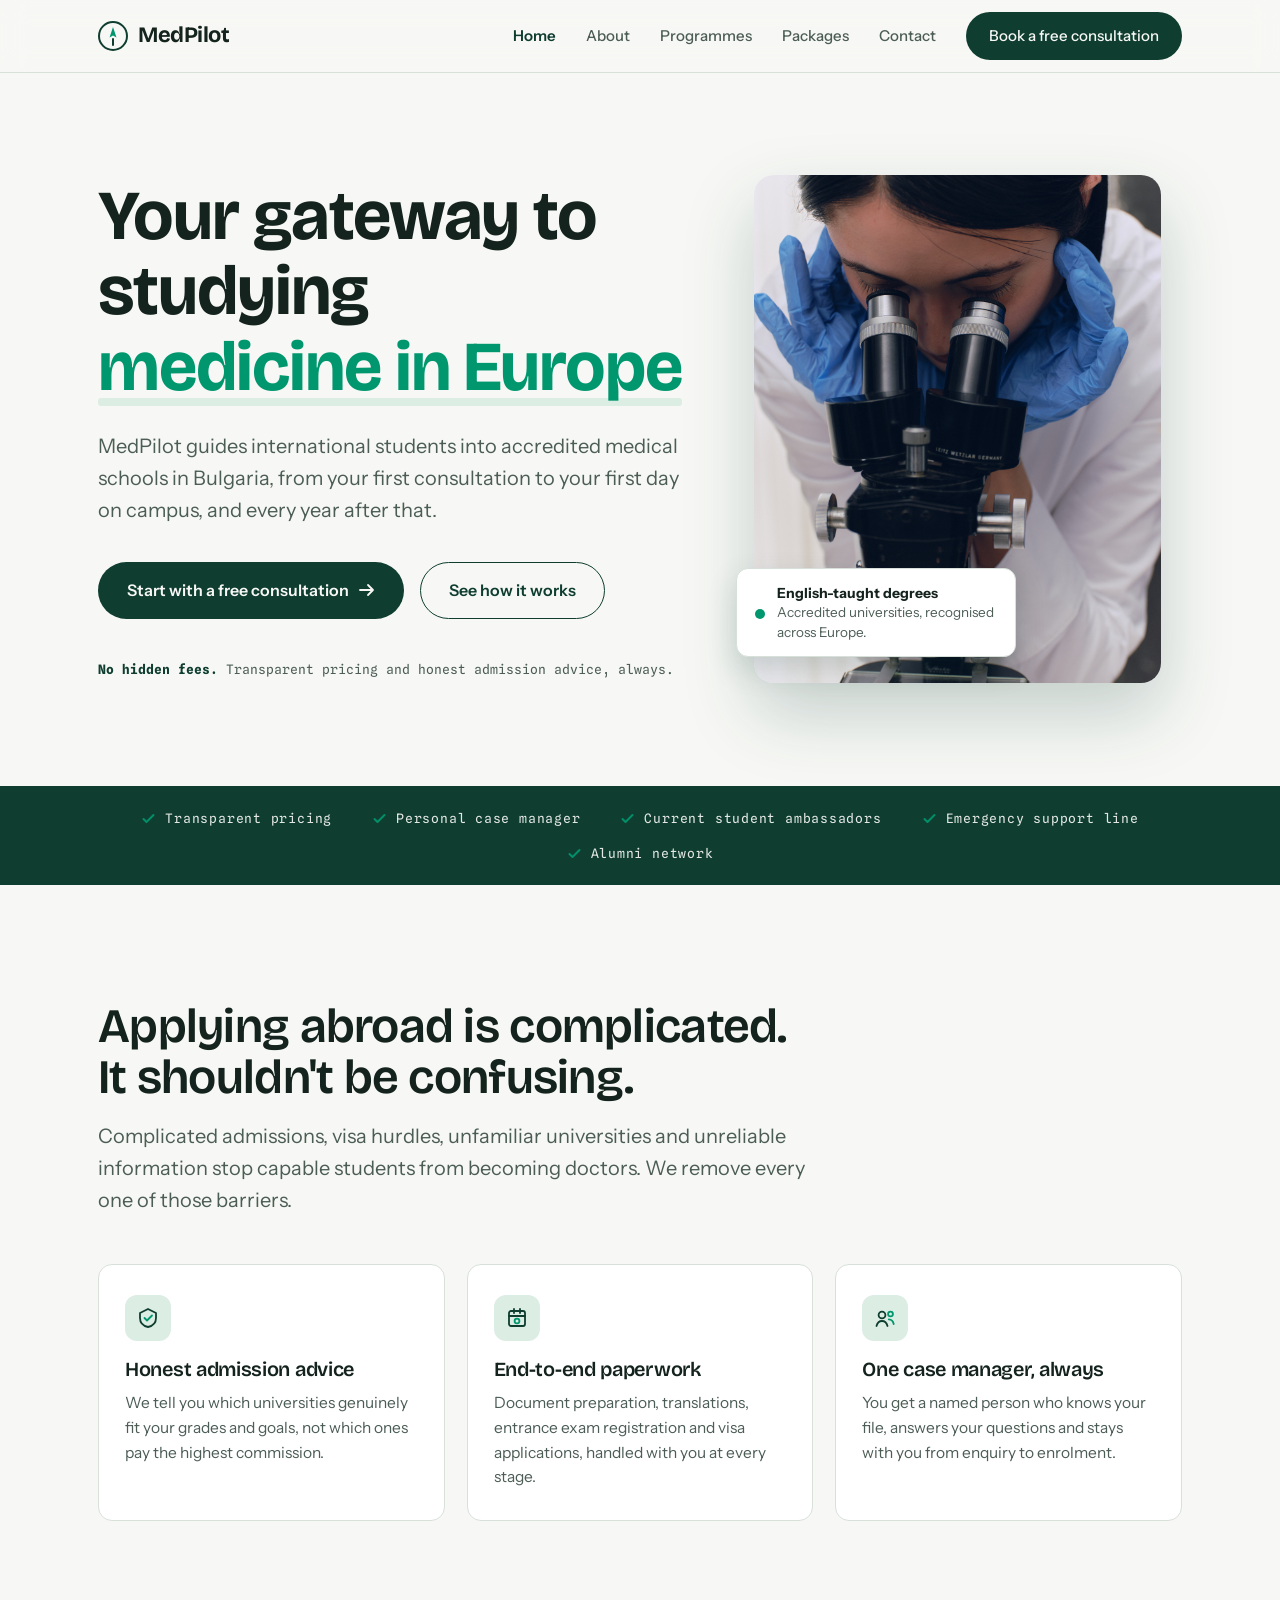
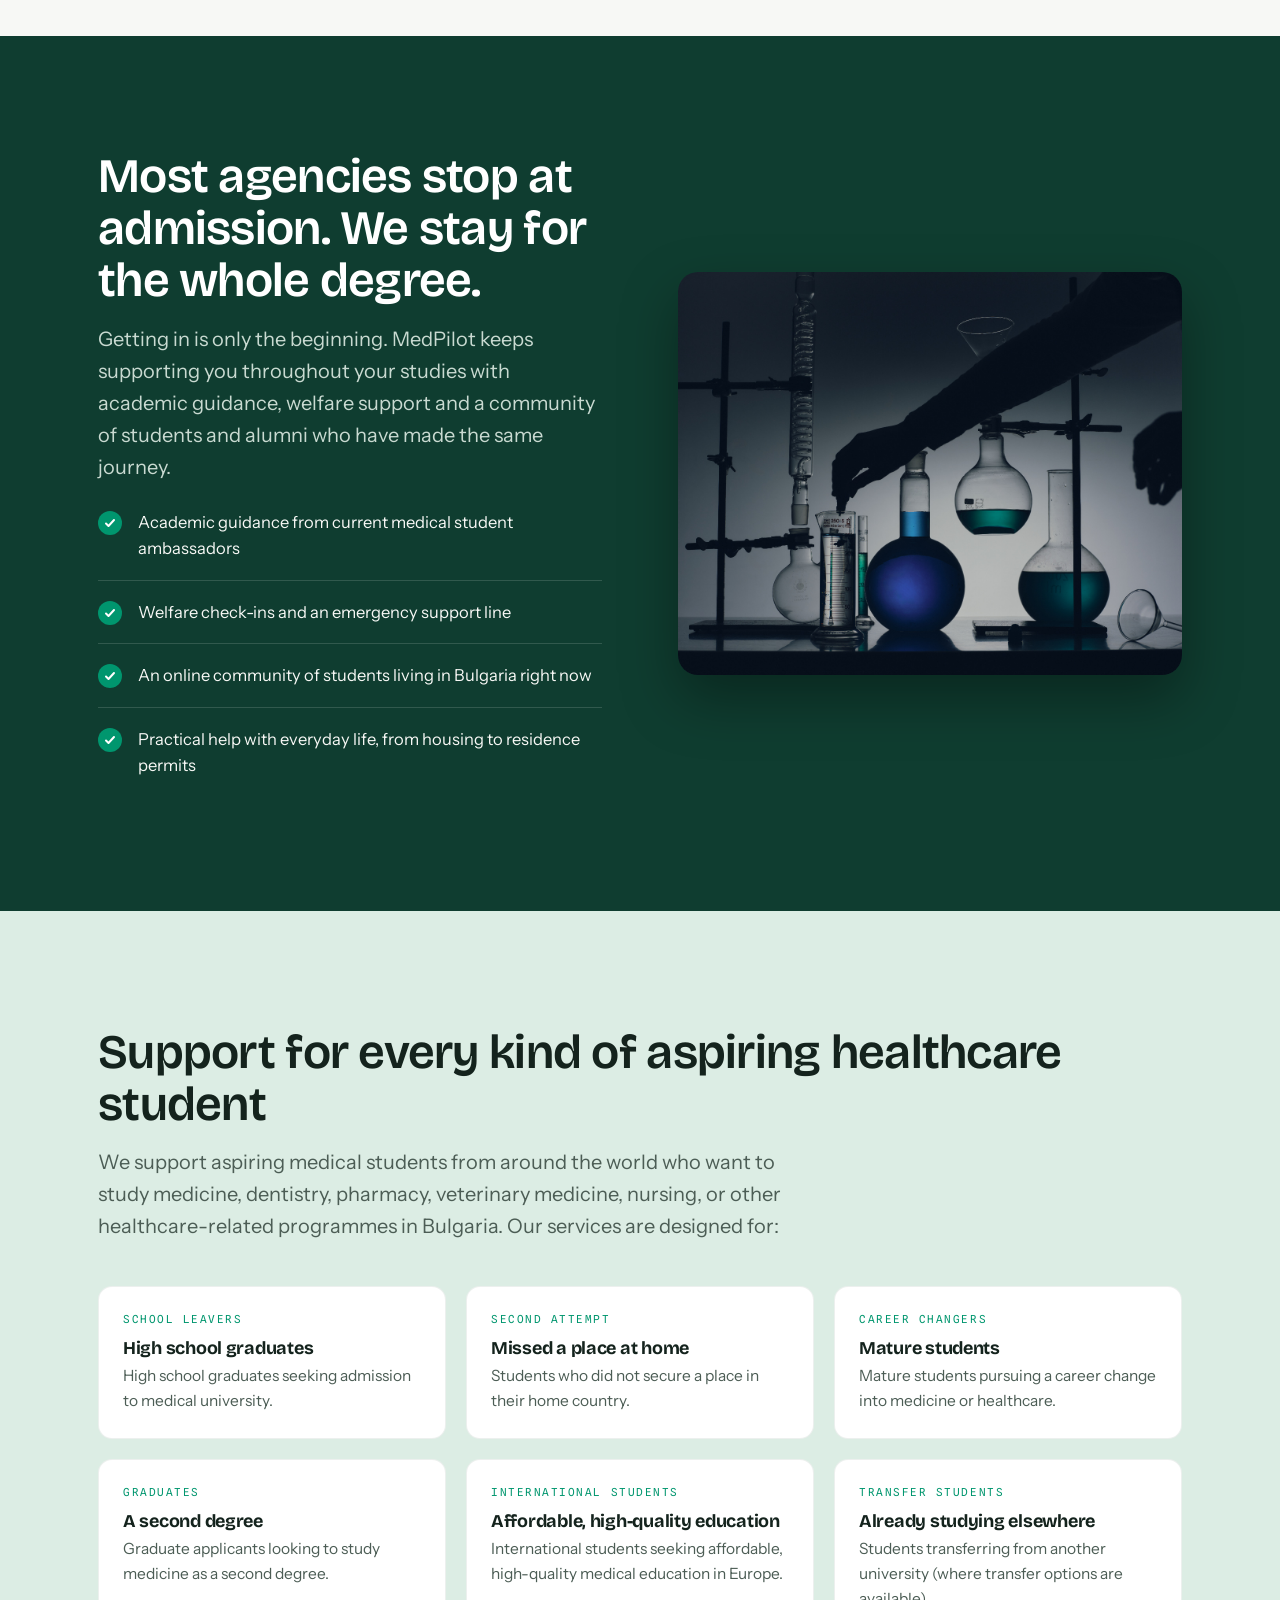
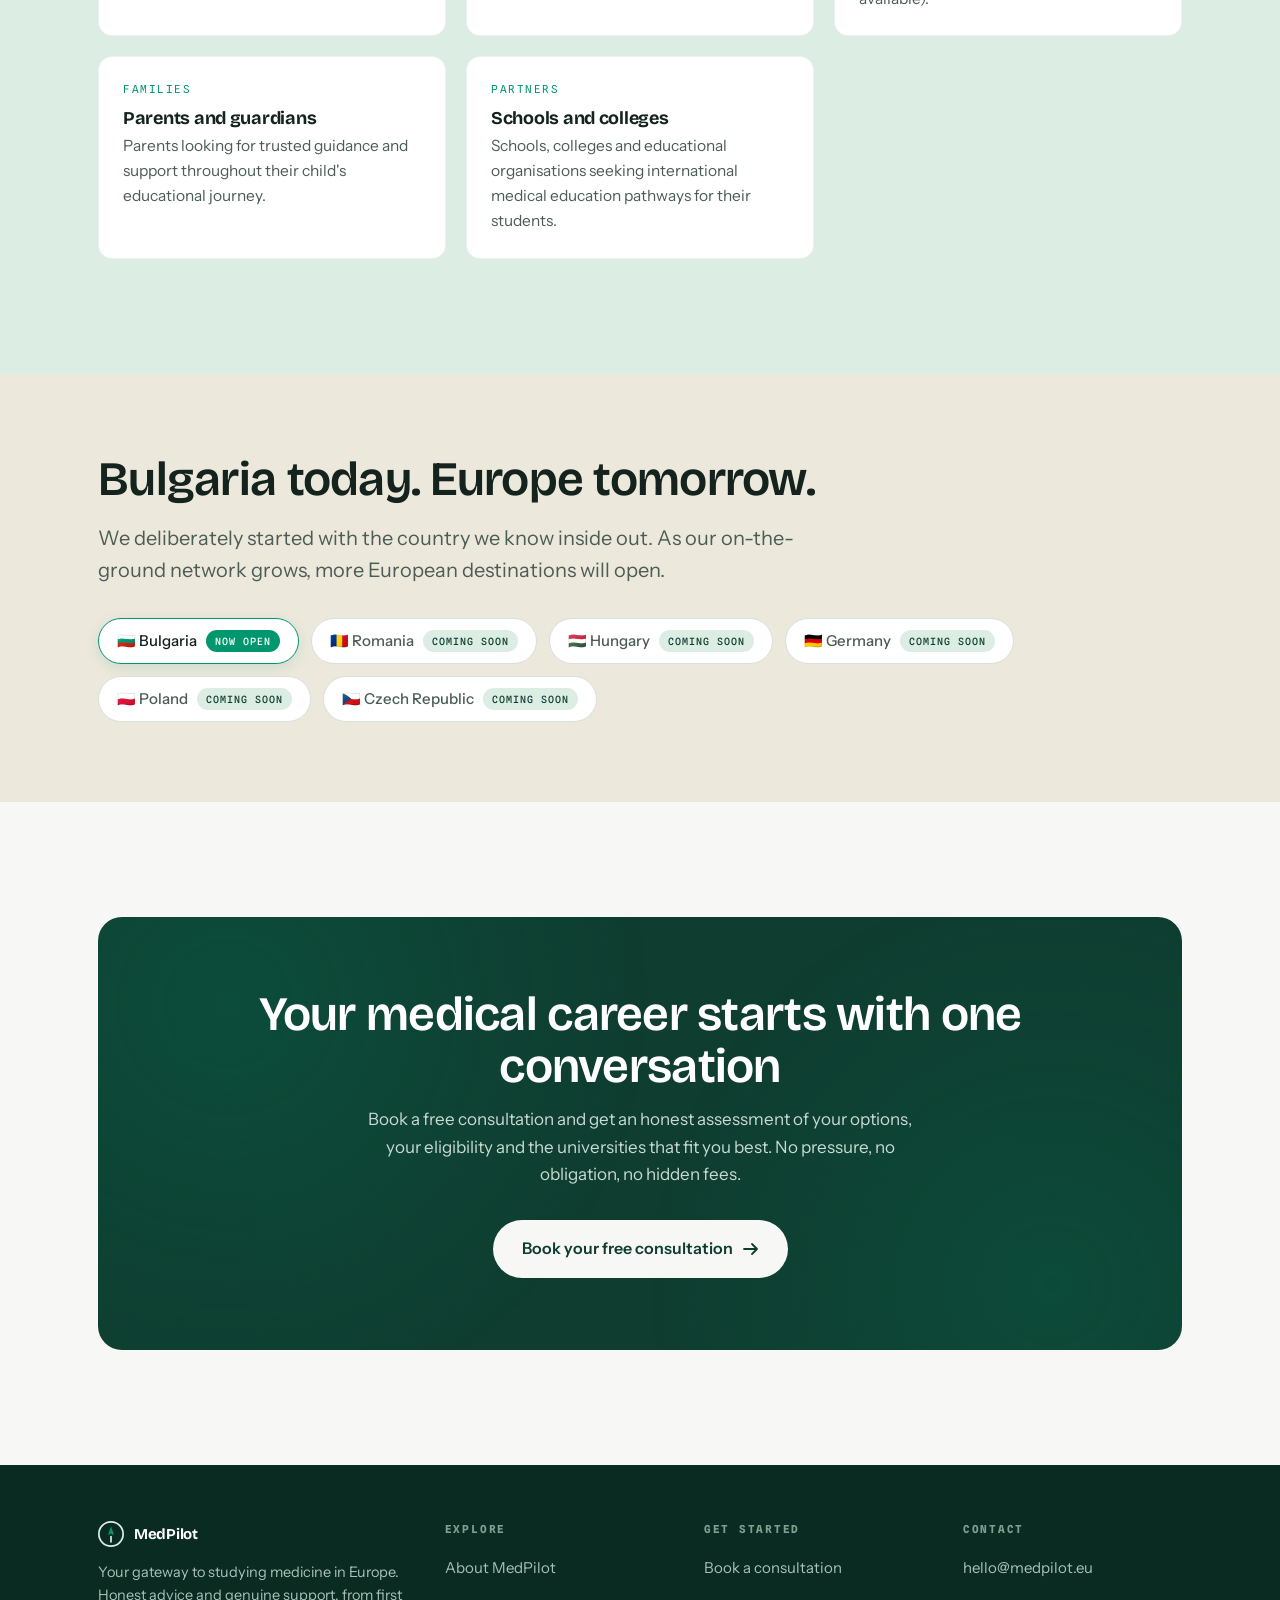
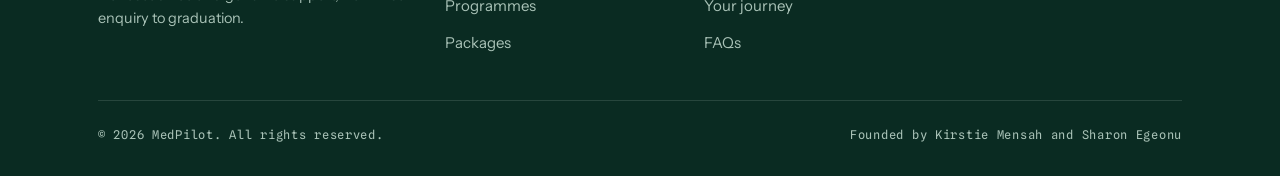
==== index.html @ a07e0085 "Initial MedPilot site Co-Authored-By: Claude Opus 5 (1M context) <noreply@anthropic.com>" ====
<!DOCTYPE html>
<html lang="en">
<head>
<meta charset="UTF-8">
<meta name="viewport" content="width=device-width, initial-scale=1.0">
<title>MedPilot | Your Gateway to Studying Medicine in Europe</title>
<meta name="description" content="MedPilot helps international students gain admission into accredited medical, dental, pharmacy and veterinary schools in Bulgaria, with support that continues long after you arrive.">
<link rel="preconnect" href="https://fonts.googleapis.com">
<link rel="preconnect" href="https://fonts.gstatic.com" crossorigin>
<link href="https://fonts.googleapis.com/css2?family=Bricolage+Grotesque:opsz,wght@12..96,300..800&family=Instrument+Sans:ital,wght@0,400;0,500;0,600;1,400&family=Spline+Sans+Mono:wght@400;500&display=swap" rel="stylesheet">
<link rel="stylesheet" href="styles.css">
</head>
<body>

<header>
  <nav class="nav wrap" aria-label="Main">
    <a class="logo" href="index.html" aria-label="MedPilot home">
      <svg width="30" height="30" viewBox="0 0 30 30" fill="none" aria-hidden="true">
  <circle cx="15" cy="15" r="14" stroke="#0F3D30" stroke-width="2"/>
  <path d="M15 6 L18.5 16.5 L15 14.5 L11.5 16.5 Z" fill="#00966E"/>
  <path d="M15 24 v-6" stroke="#0F3D30" stroke-width="2" stroke-linecap="round"/>
</svg>
      MedPilot
    </a>
    <button class="menu-btn" aria-label="Toggle menu" aria-expanded="false" onclick="toggleMenu(this)">
      <span></span><span></span><span></span>
    </button>
    <ul class="nav-links" id="navLinks">
      <li><a href="index.html" aria-current="page">Home</a></li>
      <li><a href="about.html">About</a></li>
      <li><a href="programmes.html">Programmes</a></li>
      <li><a href="packages.html">Packages</a></li>
      <li><a href="contact.html">Contact</a></li>
      <li><a class="btn btn-primary nav-cta" href="contact.html">Book a free consultation</a></li>
    </ul>
  </nav>
</header>

<main>

  <section class="hero">
    <div class="wrap hero-grid">
      <div>
        <h1>Your gateway to studying <em>medicine in Europe</em></h1>
        <p class="lede">MedPilot guides international students into accredited medical schools in Bulgaria, from your first consultation to your first day on campus, and every year after that.</p>
        <div class="hero-actions">
          <a class="btn btn-primary" href="contact.html">Start with a free consultation <svg class="plane" width="16" height="16" viewBox="0 0 16 16" fill="none" aria-hidden="true"><path d="M1 8h13M9 3l5 5-5 5" stroke="currentColor" stroke-width="1.8" stroke-linecap="round" stroke-linejoin="round"/></svg></a>
          <a class="btn btn-ghost" href="packages.html#journey">See how it works</a>
        </div>
        <p class="hero-note"><strong>No hidden fees.</strong> Transparent pricing and honest admission advice, always.</p>
      </div>
      <div class="hero-photo reveal">
        <img src="images/microscope.jpg" alt="A medical student in a white coat looking into a microscope" width="1280" height="1600">
        <div class="photo-tag">
          <span class="dot" aria-hidden="true"></span>
          <p><strong>English-taught degrees</strong>Accredited universities, recognised across Europe.</p>
        </div>
      </div>
    </div>
  </section>

  <div class="strip" aria-label="What sets MedPilot apart">
    <div class="wrap">
      <span><svg width="15" height="15" viewBox="0 0 15 15" fill="none" aria-hidden="true"><path d="M2.5 8l3 3 7-7" stroke="#00966E" stroke-width="2" stroke-linecap="round" stroke-linejoin="round"/></svg>Transparent pricing</span>
      <span><svg width="15" height="15" viewBox="0 0 15 15" fill="none" aria-hidden="true"><path d="M2.5 8l3 3 7-7" stroke="#00966E" stroke-width="2" stroke-linecap="round" stroke-linejoin="round"/></svg>Personal case manager</span>
      <span><svg width="15" height="15" viewBox="0 0 15 15" fill="none" aria-hidden="true"><path d="M2.5 8l3 3 7-7" stroke="#00966E" stroke-width="2" stroke-linecap="round" stroke-linejoin="round"/></svg>Current student ambassadors</span>
      <span><svg width="15" height="15" viewBox="0 0 15 15" fill="none" aria-hidden="true"><path d="M2.5 8l3 3 7-7" stroke="#00966E" stroke-width="2" stroke-linecap="round" stroke-linejoin="round"/></svg>Emergency support line</span>
      <span><svg width="15" height="15" viewBox="0 0 15 15" fill="none" aria-hidden="true"><path d="M2.5 8l3 3 7-7" stroke="#00966E" stroke-width="2" stroke-linecap="round" stroke-linejoin="round"/></svg>Alumni network</span>
    </div>
  </div>

  <section class="section">
    <div class="wrap">
      <h2>Applying abroad is complicated.<br>It shouldn't be confusing.</h2>
      <p class="lede">Complicated admissions, visa hurdles, unfamiliar universities and unreliable information stop capable students from becoming doctors. We remove every one of those barriers.</p>
      <div class="why-grid">
        <div class="why-card reveal">
          <div class="ico"><svg width="22" height="22" viewBox="0 0 22 22" fill="none" aria-hidden="true"><path d="M11 2l8 4v5c0 5-3.5 8-8 9-4.5-1-8-4-8-9V6l8-4z" stroke="#0F3D30" stroke-width="1.8" stroke-linejoin="round"/><path d="M7.5 11l2.5 2.5L15 8.5" stroke="#00966E" stroke-width="1.8" stroke-linecap="round" stroke-linejoin="round"/></svg></div>
          <h3>Honest admission advice</h3>
          <p>We tell you which universities genuinely fit your grades and goals, not which ones pay the highest commission.</p>
        </div>
        <div class="why-card reveal">
          <div class="ico"><svg width="22" height="22" viewBox="0 0 22 22" fill="none" aria-hidden="true"><rect x="3" y="4" width="16" height="15" rx="2" stroke="#0F3D30" stroke-width="1.8"/><path d="M3 9h16M8 2v4M14 2v4" stroke="#0F3D30" stroke-width="1.8" stroke-linecap="round"/><circle cx="11" cy="14" r="2.4" stroke="#00966E" stroke-width="1.8"/></svg></div>
          <h3>End-to-end paperwork</h3>
          <p>Document preparation, translations, entrance exam registration and visa applications, handled with you at every stage.</p>
        </div>
        <div class="why-card reveal">
          <div class="ico"><svg width="22" height="22" viewBox="0 0 22 22" fill="none" aria-hidden="true"><circle cx="8" cy="8" r="3.4" stroke="#0F3D30" stroke-width="1.8"/><path d="M2.5 19c.8-3.2 3-5 5.5-5s4.7 1.8 5.5 5" stroke="#0F3D30" stroke-width="1.8" stroke-linecap="round"/><circle cx="16.5" cy="7" r="2.4" stroke="#00966E" stroke-width="1.8"/><path d="M14.8 12.4c2.6.2 4.3 1.8 4.9 4.6" stroke="#00966E" stroke-width="1.8" stroke-linecap="round"/></svg></div>
          <h3>One case manager, always</h3>
          <p>You get a named person who knows your file, answers your questions and stays with you from enquiry to enrolment.</p>
        </div>
      </div>
    </div>
  </section>

  <section class="section diff">
    <div class="wrap diff-grid">
      <div>
        <h2>Most agencies stop at admission. We stay for the whole degree.</h2>
        <p class="lede">Getting in is only the beginning. MedPilot keeps supporting you throughout your studies with academic guidance, welfare support and a community of students and alumni who have made the same journey.</p>
        <ul class="diff-list">
          <li><span class="tick"><svg width="12" height="12" viewBox="0 0 12 12" fill="none" aria-hidden="true"><path d="M2 6.5l2.5 2.5L10 3" stroke="#fff" stroke-width="2" stroke-linecap="round" stroke-linejoin="round"/></svg></span>Academic guidance from current medical student ambassadors</li>
          <li><span class="tick"><svg width="12" height="12" viewBox="0 0 12 12" fill="none" aria-hidden="true"><path d="M2 6.5l2.5 2.5L10 3" stroke="#fff" stroke-width="2" stroke-linecap="round" stroke-linejoin="round"/></svg></span>Welfare check-ins and an emergency support line</li>
          <li><span class="tick"><svg width="12" height="12" viewBox="0 0 12 12" fill="none" aria-hidden="true"><path d="M2 6.5l2.5 2.5L10 3" stroke="#fff" stroke-width="2" stroke-linecap="round" stroke-linejoin="round"/></svg></span>An online community of students living in Bulgaria right now</li>
          <li><span class="tick"><svg width="12" height="12" viewBox="0 0 12 12" fill="none" aria-hidden="true"><path d="M2 6.5l2.5 2.5L10 3" stroke="#fff" stroke-width="2" stroke-linecap="round" stroke-linejoin="round"/></svg></span>Practical help with everyday life, from housing to residence permits</li>
        </ul>
      </div>
      <div class="diff-photo reveal">
        <img src="images/flasks.jpg" alt="Silhouetted hands working with laboratory flasks filled with blue and green liquids" width="1280" height="1024">
      </div>
    </div>
  </section>

  <section class="section who">
    <div class="wrap">
      <h2>Support for every kind of aspiring healthcare student</h2>
      <p class="lede">We support aspiring medical students from around the world who want to study medicine, dentistry, pharmacy, veterinary medicine, nursing, or other healthcare-related programmes in Bulgaria. Our services are designed for:</p>
      <div class="who-grid">
        <div class="who-card reveal">
          <p class="k">School leavers</p>
          <h3>High school graduates</h3>
          <p>High school graduates seeking admission to medical university.</p>
        </div>
        <div class="who-card reveal">
          <p class="k">Second attempt</p>
          <h3>Missed a place at home</h3>
          <p>Students who did not secure a place in their home country.</p>
        </div>
        <div class="who-card reveal">
          <p class="k">Career changers</p>
          <h3>Mature students</h3>
          <p>Mature students pursuing a career change into medicine or healthcare.</p>
        </div>
        <div class="who-card reveal">
          <p class="k">Graduates</p>
          <h3>A second degree</h3>
          <p>Graduate applicants looking to study medicine as a second degree.</p>
        </div>
        <div class="who-card reveal">
          <p class="k">International students</p>
          <h3>Affordable, high-quality education</h3>
          <p>International students seeking affordable, high-quality medical education in Europe.</p>
        </div>
        <div class="who-card reveal">
          <p class="k">Transfer students</p>
          <h3>Already studying elsewhere</h3>
          <p>Students transferring from another university (where transfer options are available).</p>
        </div>
        <div class="who-card reveal">
          <p class="k">Families</p>
          <h3>Parents and guardians</h3>
          <p>Parents looking for trusted guidance and support throughout their child's educational journey.</p>
        </div>
        <div class="who-card reveal">
          <p class="k">Partners</p>
          <h3>Schools and colleges</h3>
          <p>Schools, colleges and educational organisations seeking international medical education pathways for their students.</p>
        </div>
      </div>
    </div>
  </section>

  <section class="dest">
    <div class="wrap">
      <h2>Bulgaria today. Europe tomorrow.</h2>
      <p class="lede">We deliberately started with the country we know inside out. As our on-the-ground network grows, more European destinations will open.</p>
      <div class="dest-chips">
        <span class="chip live">&#127463;&#127468; Bulgaria</span>
        <span class="chip soon">&#127479;&#127476; Romania</span>
        <span class="chip soon">&#127469;&#127482; Hungary</span>
        <span class="chip soon">&#127465;&#127466; Germany</span>
        <span class="chip soon">&#127477;&#127473; Poland</span>
        <span class="chip soon">&#127464;&#127487; Czech Republic</span>
      </div>
    </div>
  </section>

  <section class="section" style="padding-bottom:0">
    <div class="wrap">
      <div class="cta-band reveal">
        <h2>Your medical career starts with one conversation</h2>
        <p>Book a free consultation and get an honest assessment of your options, your eligibility and the universities that fit you best. No pressure, no obligation, no hidden fees.</p>
        <a class="btn btn-primary" href="contact.html">Book your free consultation <svg class="plane" width="16" height="16" viewBox="0 0 16 16" fill="none" aria-hidden="true"><path d="M1 8h13M9 3l5 5-5 5" stroke="currentColor" stroke-width="1.8" stroke-linecap="round" stroke-linejoin="round"/></svg></a>
      </div>
    </div>
  </section>

</main>

<footer>
  <div class="wrap">
    <div class="foot-grid">
      <div class="foot-brand">
        <a class="logo" href="index.html">
          <svg width="26" height="26" viewBox="0 0 30 30" fill="none" aria-hidden="true">
  <circle cx="15" cy="15" r="14" stroke="#DCEDE4" stroke-width="2"/>
  <path d="M15 6 L18.5 16.5 L15 14.5 L11.5 16.5 Z" fill="#00966E"/>
  <path d="M15 24 v-6" stroke="#DCEDE4" stroke-width="2" stroke-linecap="round"/>
</svg>
          MedPilot
        </a>
        <p>Your gateway to studying medicine in Europe. Honest advice and genuine support, from first enquiry to graduation.</p>
      </div>
      <div>
        <h4>Explore</h4>
        <ul>
          <li><a href="about.html">About MedPilot</a></li>
          <li><a href="programmes.html">Programmes</a></li>
          <li><a href="packages.html">Packages</a></li>
        </ul>
      </div>
      <div>
        <h4>Get started</h4>
        <ul>
          <li><a href="contact.html">Book a consultation</a></li>
          <li><a href="packages.html#journey">Your journey</a></li>
          <li><a href="contact.html#faq">FAQs</a></li>
        </ul>
      </div>
      <div>
        <h4>Contact</h4>
        <ul>
          <li><a href="mailto:hello@medpilot.eu">hello@medpilot.eu</a></li>
        </ul>
      </div>
    </div>
    <div class="foot-base">
      <span>© 2026 MedPilot. All rights reserved.</span>
      <span>Founded by Kirstie Mensah and Sharon Egeonu</span>
    </div>
  </div>
</footer>

<script>
function toggleMenu(btn){
  const links = document.getElementById('navLinks');
  const open = links.classList.toggle('open');
  btn.setAttribute('aria-expanded', open);
}
const io = new IntersectionObserver(entries=>{
  entries.forEach(e=>{ if(e.isIntersecting){ e.target.classList.add('in'); io.unobserve(e.target);} });
},{threshold:.12});
document.querySelectorAll('.reveal').forEach(el=>io.observe(el));
</script>
</body>
</html>
---- styles.css ----
:root{
  --porcelain:#F7F8F5;
  --paper:#FFFFFF;
  --pine:#0F3D30;
  --pine-deep:#0A2B22;
  --bg-green:#00966E;
  --mint:#DCEDE4;
  --sand:#EDE8DC;
  --ink:#14231D;
  --ink-soft:#4C5D55;
  --line:#D8E0DA;
  --radius:14px;
  --display:'Bricolage Grotesque', system-ui, sans-serif;
  --body:'Instrument Sans', system-ui, sans-serif;
  --mono:'Spline Sans Mono', ui-monospace, monospace;
}
*{margin:0;padding:0;box-sizing:border-box}
html{scroll-behavior:smooth}
@media (prefers-reduced-motion:reduce){
  html{scroll-behavior:auto}
  *,*::before,*::after{animation-duration:.01ms!important;animation-iteration-count:1!important;transition-duration:.01ms!important}
}
body{
  font-family:var(--body);
  background:var(--porcelain);
  color:var(--ink);
  line-height:1.6;
  font-size:17px;
  -webkit-font-smoothing:antialiased;
}
a{color:inherit}
img{max-width:100%;display:block}
.wrap{max-width:1180px;margin:0 auto;padding:0 clamp(20px,4vw,48px)}
h1,h2,h3{font-family:var(--display);line-height:1.08;letter-spacing:-.015em}
h2{font-size:clamp(30px,4.2vw,48px);font-weight:600;margin-bottom:16px}
.section{padding:clamp(64px,9vw,120px) 0}
.lede{font-size:clamp(17px,1.6vw,20px);color:var(--ink-soft);max-width:56ch}
.btn{
  display:inline-flex;align-items:center;gap:10px;
  font-family:var(--body);font-weight:600;font-size:16px;
  padding:15px 28px;border-radius:999px;text-decoration:none;
  border:1.5px solid transparent;
  transition:transform .18s ease, box-shadow .18s ease, background .18s ease;
  cursor:pointer;
}
.btn:focus-visible{outline:3px solid var(--bg-green);outline-offset:3px}
.btn-primary{background:var(--pine);color:var(--porcelain)}
.btn-primary:hover{background:var(--pine-deep);transform:translateY(-2px);box-shadow:0 10px 24px rgba(15,61,48,.22)}
.btn-ghost{border-color:var(--pine);color:var(--pine);background:transparent}
.btn-ghost:hover{background:var(--mint)}
.btn .plane{transition:transform .18s ease}
.btn:hover .plane{transform:translateX(4px)}

/* ---------- NAV ---------- */
header{
  position:sticky;top:0;z-index:50;
  background:rgba(247,248,245,.88);
  backdrop-filter:blur(12px);
  border-bottom:1px solid var(--line);
}
.nav{display:flex;align-items:center;justify-content:space-between;height:72px}
.logo{display:flex;align-items:center;gap:10px;text-decoration:none;font-family:var(--display);font-weight:700;font-size:22px;letter-spacing:-.02em}
.logo svg{flex:none}
.nav-links{display:flex;gap:30px;list-style:none;align-items:center}
.nav-links a{text-decoration:none;font-size:15px;font-weight:500;color:var(--ink-soft);transition:color .15s}
.nav-links a:hover{color:var(--pine)}
.nav-links a[aria-current="page"]{color:var(--pine);font-weight:600}
.nav-cta{font-size:15px;padding:11px 22px;color:var(--porcelain)!important}
.menu-btn{display:none;background:none;border:none;cursor:pointer;padding:8px}
.menu-btn span{display:block;width:22px;height:2px;background:var(--pine);margin:5px 0;border-radius:2px;transition:.2s}
@media(max-width:960px){
  .nav-links{
    position:fixed;inset:72px 0 auto 0;background:var(--porcelain);
    flex-direction:column;align-items:flex-start;
    padding:24px clamp(20px,4vw,48px) 32px;gap:20px;
    border-bottom:1px solid var(--line);
    transform:translateY(-130%);transition:transform .25s ease;
  }
  .nav-links.open{transform:translateY(0)}
  .menu-btn{display:block}
}

/* ---------- HOME HERO ---------- */
.hero{position:relative;overflow:hidden;padding:clamp(64px,8vw,110px) 0}
.hero-grid{display:grid;grid-template-columns:1.05fr .95fr;gap:clamp(32px,6vw,72px);align-items:center}
.hero h1{font-size:clamp(40px,5.8vw,70px);font-weight:700;margin-bottom:24px}
.hero h1 em{font-style:normal;color:var(--bg-green);position:relative;white-space:nowrap}
.hero h1 em::after{content:'';position:absolute;left:0;right:0;bottom:.04em;height:.12em;background:var(--mint);z-index:-1;border-radius:3px}
.hero .lede{margin-bottom:36px}
.hero-actions{display:flex;gap:16px;flex-wrap:wrap;margin-bottom:40px}
.hero-note{font-family:var(--mono);font-size:13px;color:var(--ink-soft)}
.hero-note strong{color:var(--pine)}

.hero-photo{position:relative;justify-self:end;width:100%;max-width:480px}
.hero-photo img{
  border-radius:20px;width:100%;height:auto;
  box-shadow:0 30px 70px rgba(15,61,48,.22);
}
.hero-photo .photo-tag{
  position:absolute;left:-18px;bottom:26px;
  background:var(--paper);border:1px solid var(--line);border-radius:12px;
  padding:14px 18px;box-shadow:0 12px 30px rgba(15,61,48,.16);
  display:flex;align-items:center;gap:12px;max-width:280px;
}
.hero-photo .photo-tag .dot{width:10px;height:10px;border-radius:50%;background:var(--bg-green);flex:none;margin-top:2px}
.hero-photo .photo-tag p{font-size:13.5px;line-height:1.45;color:var(--ink-soft)}
.hero-photo .photo-tag strong{color:var(--ink);display:block;font-size:14px}
@media(max-width:900px){
  .hero-grid{grid-template-columns:1fr}
  .hero-photo{justify-self:center}
  .hero-photo .photo-tag{left:12px}
}

/* trust strip */
.strip{background:var(--pine);color:var(--porcelain);padding:22px 0}
.strip .wrap{display:flex;flex-wrap:wrap;gap:14px 40px;justify-content:center}
.strip span{font-family:var(--mono);font-size:13px;letter-spacing:.06em;display:flex;align-items:center;gap:9px;opacity:.92}
.strip svg{flex:none}

/* ---------- PAGE HERO (inner pages) ---------- */
.page-hero{position:relative;color:var(--porcelain);overflow:hidden;background:var(--pine-deep)}
.page-hero .bg{position:absolute;inset:0;width:100%;height:100%;object-fit:cover;opacity:.42}
.page-hero .veil{position:absolute;inset:0;background:linear-gradient(180deg,rgba(10,43,34,.55),rgba(10,43,34,.82))}
.page-hero .wrap{position:relative;padding-top:clamp(72px,10vw,130px);padding-bottom:clamp(72px,10vw,130px)}
.page-hero h1{font-size:clamp(38px,5.4vw,64px);font-weight:700;margin-bottom:18px;max-width:16ch}
.page-hero .lede{color:#C9DAD1}

/* ---------- CARDS & GRIDS ---------- */
.why-grid{display:grid;grid-template-columns:repeat(3,1fr);gap:22px;margin-top:48px}
.why-card{
  background:var(--paper);border:1px solid var(--line);border-radius:var(--radius);
  padding:30px 26px;transition:transform .18s ease, box-shadow .18s ease;
}
.why-card:hover{transform:translateY(-4px);box-shadow:0 14px 34px rgba(15,61,48,.1)}
.why-card .ico{width:46px;height:46px;border-radius:12px;background:var(--mint);display:grid;place-items:center;margin-bottom:18px}
.why-card h3{font-size:20px;font-weight:600;margin-bottom:10px}
.why-card p{color:var(--ink-soft);font-size:15.5px}
@media(max-width:880px){.why-grid{grid-template-columns:1fr 1fr}}
@media(max-width:600px){.why-grid{grid-template-columns:1fr}}

/* split section with photo */
.split{display:grid;grid-template-columns:1fr 1fr;gap:clamp(32px,6vw,80px);align-items:center}
.split.reverse{direction:rtl}
.split.reverse>*{direction:ltr}
.split-photo img{border-radius:20px;width:100%;height:auto;box-shadow:0 24px 56px rgba(15,61,48,.16)}

.split ul.checks{list-style:none;display:grid;gap:12px;margin-top:24px}
.split ul.checks li{display:flex;gap:12px;align-items:flex-start;font-size:16px}
.split ul.checks svg{flex:none;margin-top:5px}
@media(max-width:880px){.split{grid-template-columns:1fr}.split.reverse{direction:ltr}}

/* dark band */
.diff{background:var(--pine);color:var(--porcelain)}
.diff h2{color:#fff}
.diff .lede{color:#C9DAD1}
.diff-grid{display:grid;grid-template-columns:1fr 1fr;gap:clamp(32px,6vw,80px);align-items:center}
.diff-list{list-style:none;display:grid;margin-top:8px}
.diff-list li{display:flex;gap:16px;align-items:flex-start;padding:18px 0;border-bottom:1px solid rgba(220,237,228,.16);font-size:16.5px}
.diff-list li:last-child{border-bottom:none}
.diff-list .tick{flex:none;width:24px;height:24px;border-radius:50%;background:var(--bg-green);display:grid;place-items:center;margin-top:2px}
.diff-photo img{border-radius:20px;width:100%;height:auto;box-shadow:0 24px 56px rgba(0,0,0,.35)}
@media(max-width:880px){.diff-grid{grid-template-columns:1fr}}

/* ---------- JOURNEY ---------- */
.journey-head{max-width:640px;margin-bottom:64px}
.route{position:relative;list-style:none;counter-reset:leg}
.route::before{content:'';position:absolute;left:27px;top:12px;bottom:12px;border-left:2px dashed var(--bg-green)}
.leg{position:relative;display:grid;grid-template-columns:56px 1fr;gap:22px;padding:0 0 40px}
.leg:last-child{padding-bottom:0}
.leg-marker{
  width:56px;height:56px;border-radius:50%;
  background:var(--paper);border:2px solid var(--bg-green);
  display:grid;place-items:center;position:relative;z-index:1;
  font-family:var(--mono);font-size:13px;font-weight:500;color:var(--pine);
}
.leg:last-child .leg-marker{background:var(--pine);border-color:var(--pine);color:var(--porcelain)}
.leg-body h3{font-size:19px;font-weight:600;margin-bottom:4px;padding-top:6px}
.leg-body p{color:var(--ink-soft);font-size:15.5px;max-width:52ch}
.leg-tag{font-family:var(--mono);font-size:11px;letter-spacing:.12em;text-transform:uppercase;color:var(--bg-green)}
.journey-cols{display:grid;grid-template-columns:1fr 1fr;gap:clamp(24px,5vw,64px)}
@media(max-width:820px){.journey-cols{grid-template-columns:1fr}.journey-cols .route:first-child .leg:last-child{padding-bottom:40px}}

/* ---------- FARES ---------- */
.fares{display:grid;grid-template-columns:repeat(3,1fr);gap:24px;margin-top:56px;align-items:stretch}
.fare{
  background:var(--paper);border:1px solid var(--line);border-radius:18px;
  overflow:hidden;display:flex;flex-direction:column;
  transition:transform .18s ease, box-shadow .18s ease;
}
.fare:hover{transform:translateY(-5px);box-shadow:0 18px 44px rgba(15,61,48,.12)}
.fare-top{padding:26px 26px 20px;border-bottom:2px dashed var(--line);position:relative}
.fare-top::before,.fare-top::after{
  content:'';position:absolute;bottom:-9px;width:18px;height:18px;border-radius:50%;
  background:var(--porcelain);border:1px solid var(--line);
}
.fare-top::before{left:-10px}
.fare-top::after{right:-10px}
.fare-class{font-family:var(--mono);font-size:11px;letter-spacing:.16em;text-transform:uppercase;color:var(--ink-soft)}
.fare h3{font-family:var(--display);font-size:26px;font-weight:700;margin-top:8px}
.fare-sub{font-size:14.5px;color:var(--ink-soft);margin-top:6px}
.fare-body{padding:22px 26px 28px;display:flex;flex-direction:column;flex:1}
.fare ul{list-style:none;display:grid;gap:12px;margin-bottom:26px}
.fare li{display:flex;gap:11px;font-size:15.5px;align-items:flex-start}
.fare li svg{flex:none;margin-top:4px}
.fare .btn{margin-top:auto;justify-content:center}
.fare-featured{border:2px solid var(--pine);position:relative}
.fare-featured .fare-top{background:var(--mint)}
.fare-badge{
  position:absolute;top:18px;right:18px;background:var(--pine);color:var(--porcelain);
  font-family:var(--mono);font-size:10px;letter-spacing:.14em;text-transform:uppercase;
  padding:6px 12px;border-radius:999px;
}
.fare-free{
  margin-top:26px;background:var(--sand);border-radius:var(--radius);
  padding:24px 28px;display:flex;flex-wrap:wrap;gap:12px 28px;align-items:center;justify-content:center;font-size:15px;
}
.fare-free strong{font-family:var(--mono);font-size:12px;letter-spacing:.14em;text-transform:uppercase;color:var(--pine)}
.fare-free span{color:var(--ink-soft)}
@media(max-width:880px){.fares{grid-template-columns:1fr}}

/* ---------- PROGRAMMES ---------- */
.prog-grid{display:grid;grid-template-columns:1fr 1fr;gap:24px;margin-top:56px}
.prog-card{
  background:var(--paper);border:1px solid var(--line);border-radius:18px;overflow:hidden;
  display:flex;flex-direction:column;
  transition:transform .18s ease, box-shadow .18s ease;
}
.prog-card:hover{transform:translateY(-4px);box-shadow:0 18px 44px rgba(15,61,48,.12)}
.prog-card img{width:100%;height:auto}
.prog-card .prog-body{padding:26px 28px 30px;display:flex;flex-direction:column;flex:1}
.prog-meta{display:flex;gap:18px;font-family:var(--mono);font-size:12px;letter-spacing:.08em;color:var(--bg-green);margin-bottom:12px;text-transform:uppercase}
.prog-card h3{font-size:24px;font-weight:700;margin-bottom:10px}
.prog-card p{color:var(--ink-soft);font-size:15.5px}
@media(max-width:820px){.prog-grid{grid-template-columns:1fr}}

/* stat band */
.stats{display:grid;grid-template-columns:repeat(4,1fr);gap:20px;margin-top:52px}
.stat{background:var(--paper);border:1px solid var(--line);border-radius:var(--radius);padding:24px;text-align:center}
.stat .n{font-family:var(--display);font-weight:700;font-size:clamp(28px,3vw,38px);color:var(--pine)}
.stat .l{font-family:var(--mono);font-size:11.5px;letter-spacing:.1em;text-transform:uppercase;color:var(--ink-soft);margin-top:6px}
@media(max-width:820px){.stats{grid-template-columns:1fr 1fr}}

/* ---------- WHO ---------- */
.who{background:var(--mint)}
.who-grid{display:grid;grid-template-columns:repeat(3,1fr);gap:20px;margin-top:44px}
.who-card{background:var(--paper);border-radius:var(--radius);padding:24px;border:1px solid rgba(15,61,48,.08)}
.who-card .k{font-family:var(--mono);font-size:11px;letter-spacing:.14em;text-transform:uppercase;color:var(--bg-green);margin-bottom:10px}
.who-card p{font-size:15.5px;color:var(--ink-soft)}
.who-card h3{font-size:18px;margin-bottom:6px}
@media(max-width:820px){.who-grid{grid-template-columns:1fr}}

/* values */
.values{display:grid;grid-template-columns:repeat(3,1fr);gap:22px;margin-top:48px}
.value{background:var(--paper);border:1px solid var(--line);border-radius:var(--radius);padding:28px 26px}
.value .k{font-family:var(--mono);font-size:12px;letter-spacing:.14em;text-transform:uppercase;color:var(--bg-green)}
.value h3{font-size:20px;margin:10px 0 8px}
.value p{color:var(--ink-soft);font-size:15.5px}
@media(max-width:820px){.values{grid-template-columns:1fr}}

/* ---------- FORM ---------- */
.contact-grid{display:grid;grid-template-columns:1fr 1.1fr;gap:clamp(32px,6vw,72px);align-items:start}
.form-card{background:var(--paper);border:1px solid var(--line);border-radius:20px;padding:clamp(26px,4vw,40px);box-shadow:0 20px 50px rgba(15,61,48,.08)}
.field{margin-bottom:20px}
.field label{display:block;font-weight:600;font-size:14.5px;margin-bottom:8px}
.field input,.field select,.field textarea{
  width:100%;padding:13px 16px;border:1.5px solid var(--line);border-radius:10px;
  font-family:var(--body);font-size:15.5px;background:var(--porcelain);color:var(--ink);
  transition:border-color .15s;
}
.field input:focus,.field select:focus,.field textarea:focus{outline:none;border-color:var(--bg-green)}
.field textarea{min-height:120px;resize:vertical}
.field-row{display:grid;grid-template-columns:1fr 1fr;gap:16px}
.form-note{font-size:13.5px;color:var(--ink-soft);margin-top:16px}
.contact-info{display:grid;gap:18px;margin-top:28px}
.contact-info .row{display:flex;gap:14px;align-items:flex-start}
.contact-info .row .ico{width:42px;height:42px;border-radius:12px;background:var(--mint);display:grid;place-items:center;flex:none}
.contact-info .row .k{font-family:var(--mono);font-size:11px;letter-spacing:.12em;text-transform:uppercase;color:var(--ink-soft)}
.contact-info .row .v{font-weight:600}
@media(max-width:880px){.contact-grid{grid-template-columns:1fr}.field-row{grid-template-columns:1fr}}

/* FAQ */
.faq{margin-top:52px;display:grid;gap:14px;max-width:820px}
.faq details{background:var(--paper);border:1px solid var(--line);border-radius:var(--radius);padding:20px 24px}
.faq summary{font-weight:600;cursor:pointer;font-size:16.5px;list-style:none;display:flex;justify-content:space-between;align-items:center;gap:16px}
.faq summary::-webkit-details-marker{display:none}
.faq summary::after{content:'+';font-family:var(--display);font-size:22px;color:var(--bg-green);transition:transform .2s}
.faq details[open] summary::after{transform:rotate(45deg)}
.faq details p{margin-top:12px;color:var(--ink-soft);font-size:15.5px}

/* ---------- CTA ---------- */
.cta-band{
  background:var(--pine);color:var(--porcelain);
  border-radius:24px;padding:clamp(44px,6vw,72px);
  position:relative;overflow:hidden;text-align:center;
}
.cta-band::before{
  content:'';position:absolute;inset:0;opacity:.5;pointer-events:none;
  background:
    radial-gradient(circle at 12% 20%, rgba(0,150,110,.35), transparent 42%),
    radial-gradient(circle at 88% 85%, rgba(0,150,110,.3), transparent 40%);
}
.cta-band>*{position:relative}
.cta-band h2{color:#fff;margin-bottom:14px}
.cta-band p{color:#C9DAD1;max-width:52ch;margin:0 auto 32px}
.cta-band .btn-primary{background:var(--porcelain);color:var(--pine)}
.cta-band .btn-primary:hover{background:#fff;box-shadow:0 10px 24px rgba(0,0,0,.25)}

/* ---------- FOOTER ---------- */
footer{background:var(--pine-deep);color:#A9C2B7;padding:56px 0 32px;margin-top:clamp(64px,9vw,120px)}
.foot-grid{display:grid;grid-template-columns:1.4fr 1fr 1fr 1fr;gap:40px;margin-bottom:44px}
.foot-grid h4{font-family:var(--mono);font-size:11px;letter-spacing:.16em;text-transform:uppercase;color:#7FA091;margin-bottom:16px}
.foot-grid ul{list-style:none;display:grid;gap:10px}
.foot-grid a{text-decoration:none;font-size:15px;transition:color .15s}
.foot-grid a:hover{color:#fff}
.foot-brand .logo{color:#fff;margin-bottom:14px}
.foot-brand p{font-size:14.5px;max-width:36ch}
.foot-base{border-top:1px solid rgba(169,194,183,.18);padding-top:24px;display:flex;justify-content:space-between;flex-wrap:wrap;gap:12px;font-family:var(--mono);font-size:12px;letter-spacing:.06em}
@media(max-width:820px){.foot-grid{grid-template-columns:1fr 1fr}}
@media(max-width:560px){.foot-grid{grid-template-columns:1fr}}

/* reveal on scroll */
.reveal{opacity:0;transform:translateY(22px);transition:opacity .6s ease, transform .6s ease}
.reveal.in{opacity:1;transform:none}
@media (prefers-reduced-motion:reduce){.reveal{opacity:1;transform:none}}

/* ---------- UNIVERSITIES ---------- */
.uni-grid{display:grid;grid-template-columns:1fr 1fr;gap:18px;margin-top:48px}
.uni-card{
  background:var(--paper);border:1px solid var(--line);border-radius:var(--radius);
  padding:22px 24px;display:flex;gap:16px;align-items:flex-start;
}
.uni-card .pin{
  flex:none;width:40px;height:40px;border-radius:12px;background:var(--mint);
  display:grid;place-items:center;
}
.uni-card h3{font-size:17.5px;font-weight:600;margin-bottom:3px}
.uni-card .city{font-family:var(--mono);font-size:11px;letter-spacing:.12em;text-transform:uppercase;color:var(--bg-green);margin-bottom:6px}
.uni-card p{font-size:14.5px;color:var(--ink-soft)}
@media(max-width:820px){.uni-grid{grid-template-columns:1fr}}

/* ---------- DESTINATIONS ---------- */
.dest{background:var(--sand);padding:clamp(48px,7vw,80px) 0}
.dest-chips{display:flex;flex-wrap:wrap;gap:12px;margin-top:32px}
.chip{
  display:inline-flex;align-items:center;gap:9px;
  background:var(--paper);border:1px solid var(--line);border-radius:999px;
  padding:10px 18px;font-size:15px;font-weight:500;
}
.chip.live{border-color:var(--bg-green);box-shadow:0 4px 14px rgba(0,150,110,.14)}
.chip.live::after{
  content:'Now open';font-family:var(--mono);font-size:10px;letter-spacing:.1em;text-transform:uppercase;
  background:var(--bg-green);color:#fff;padding:3px 9px;border-radius:999px;
}
.chip.soon{color:var(--ink-soft)}
.chip.soon::after{
  content:'Coming soon';font-family:var(--mono);font-size:10px;letter-spacing:.1em;text-transform:uppercase;
  background:var(--mint);color:var(--pine);padding:3px 9px;border-radius:999px;
}
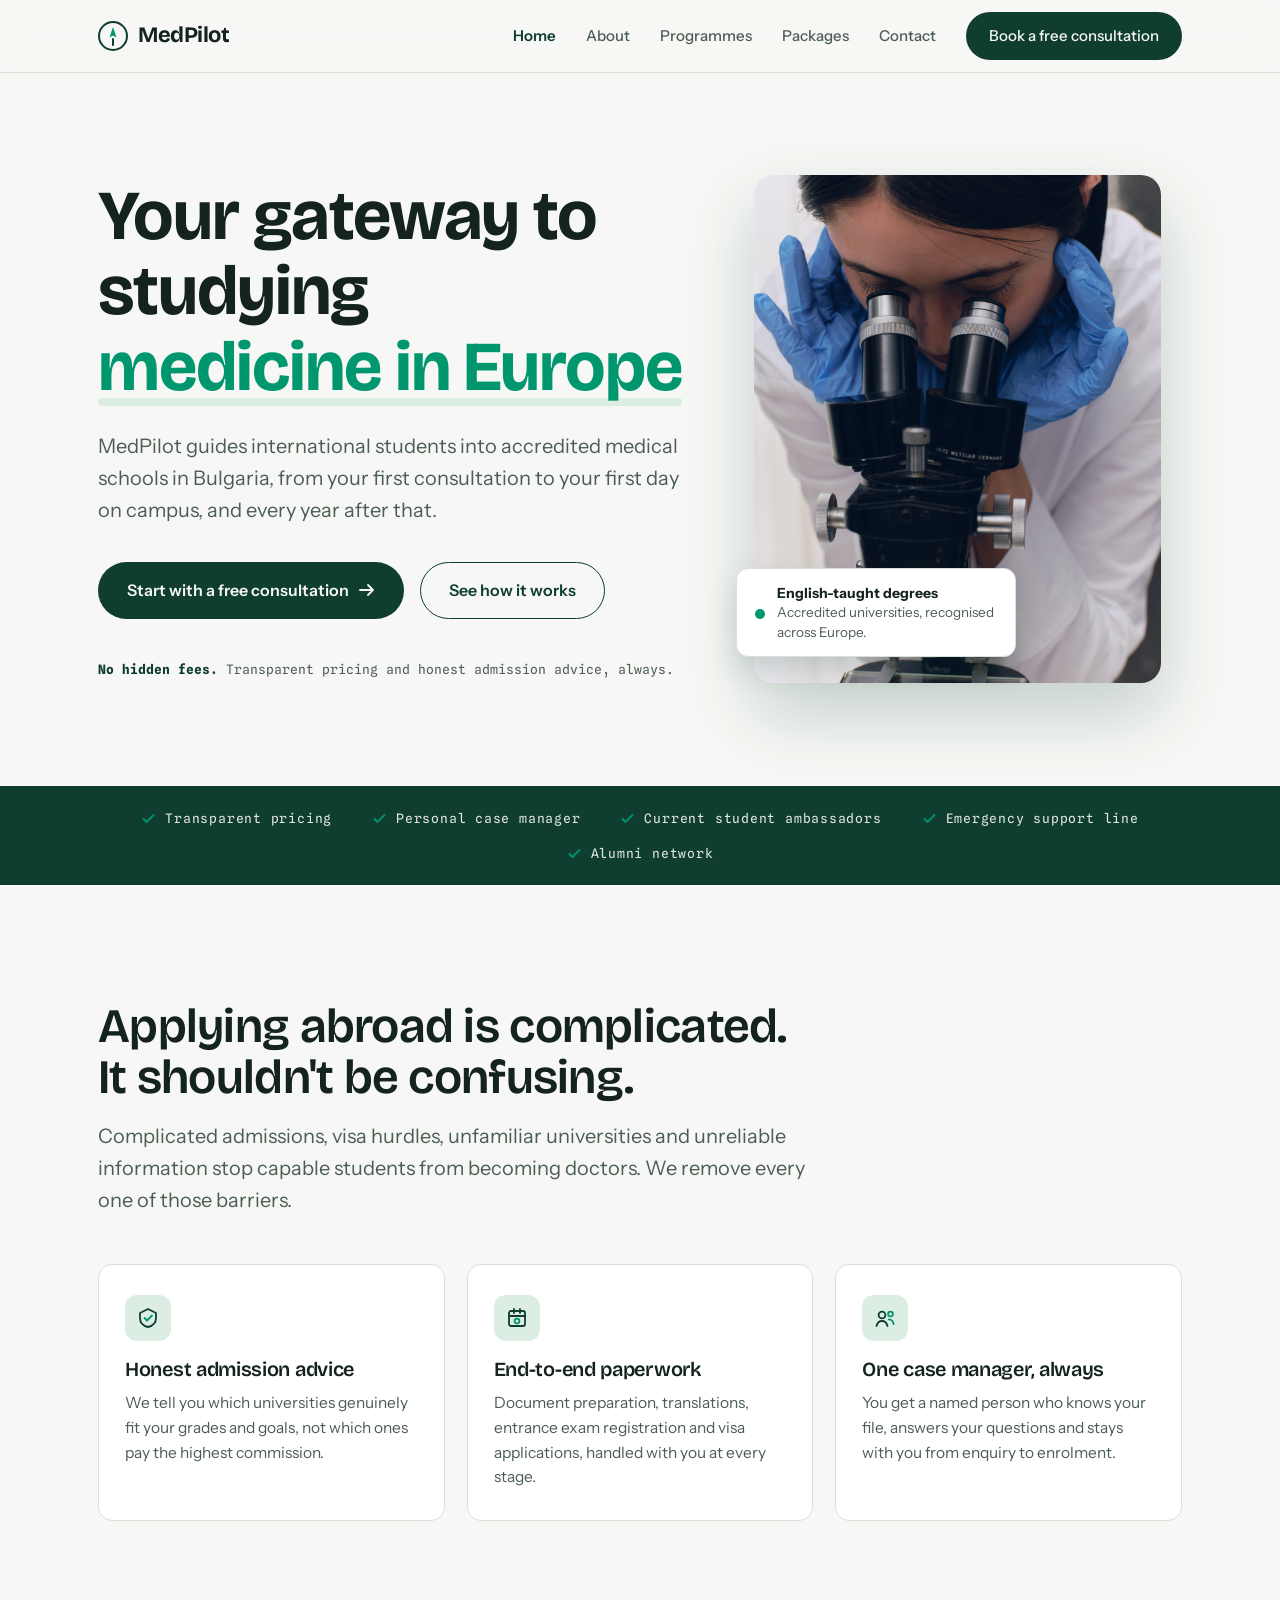
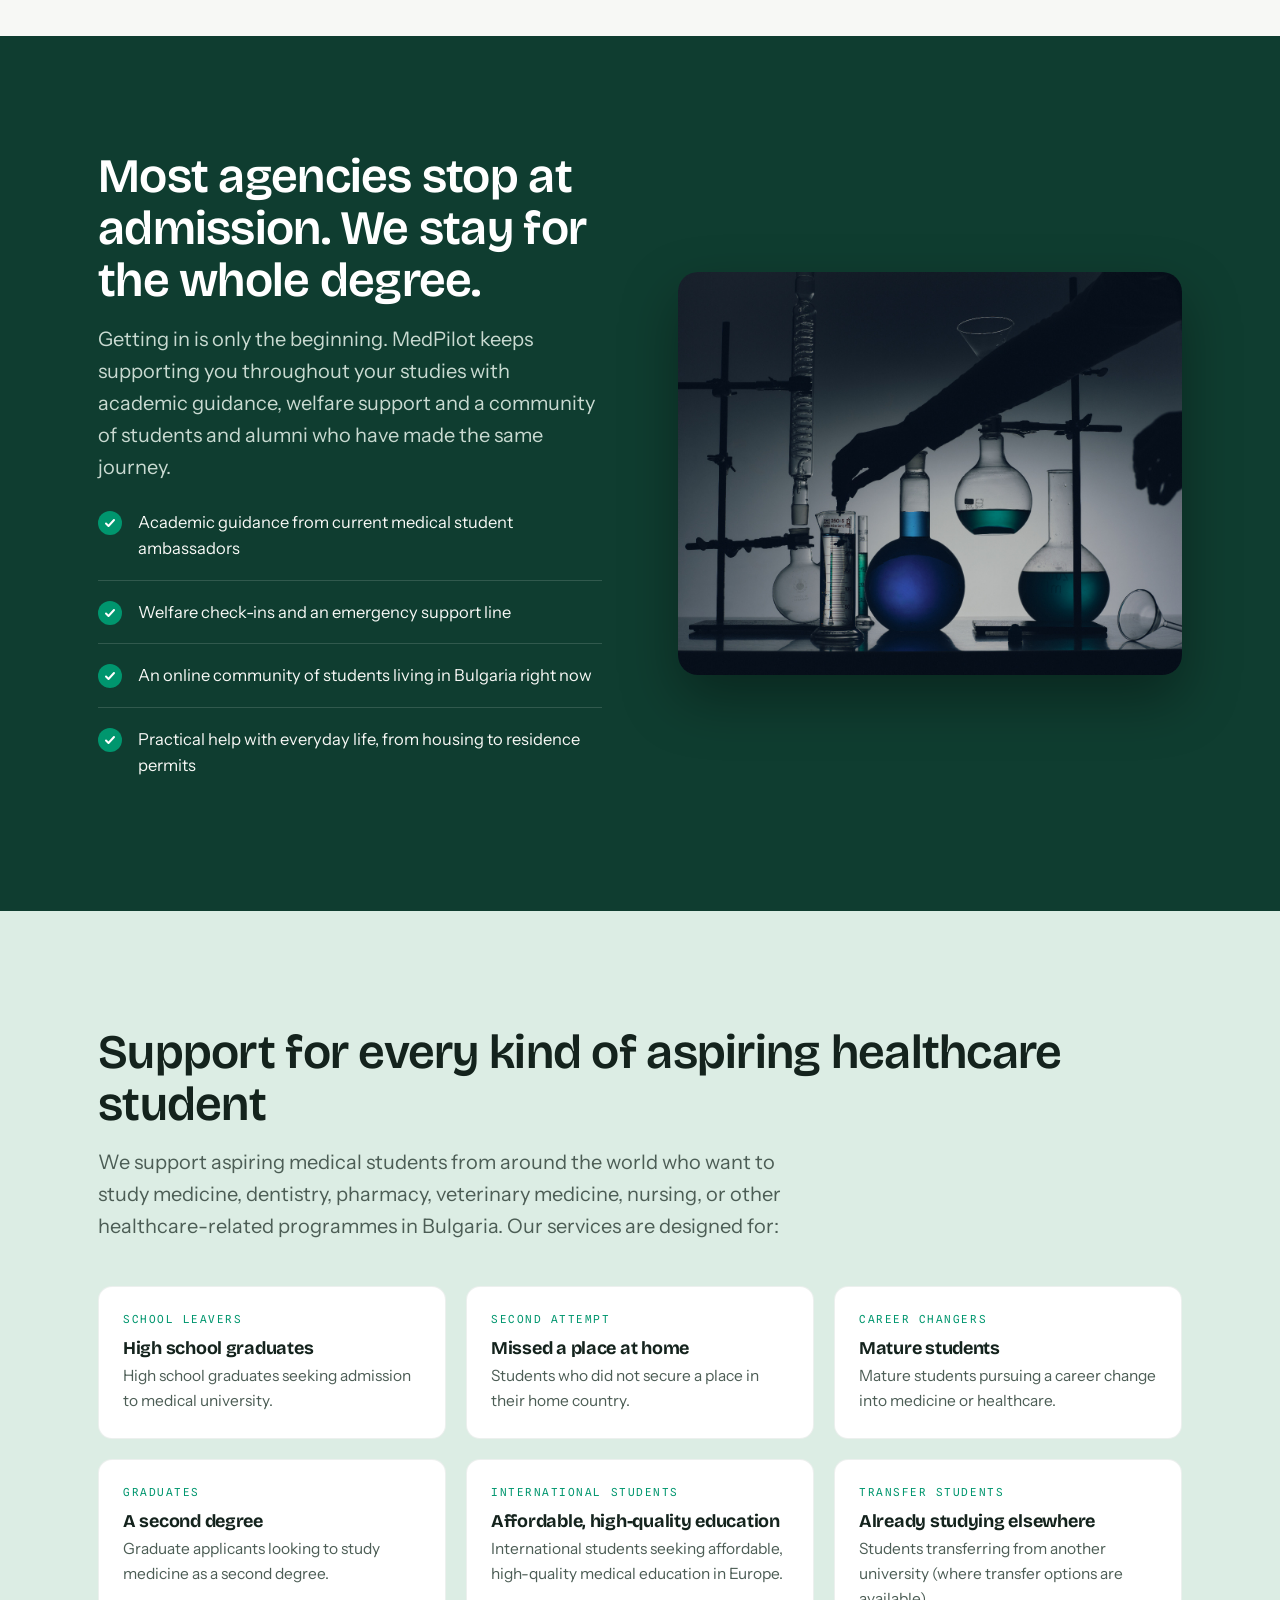
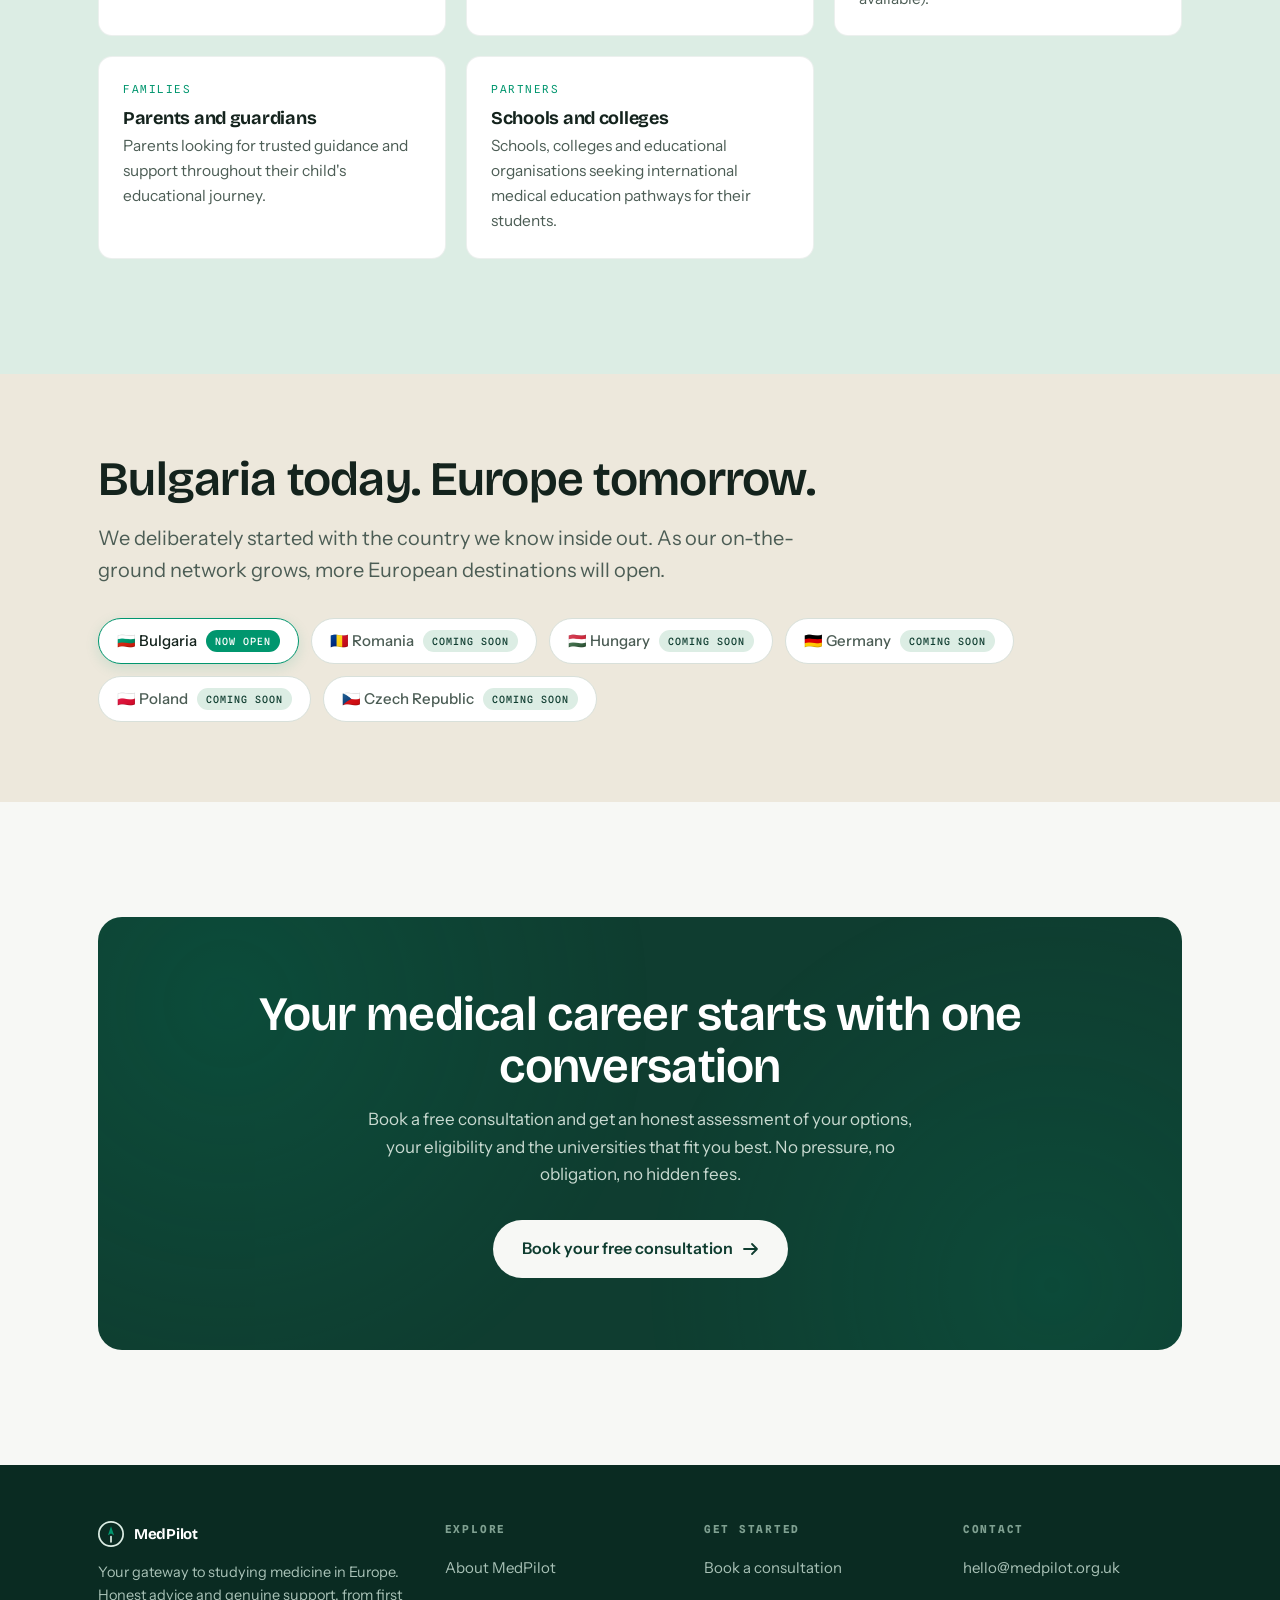
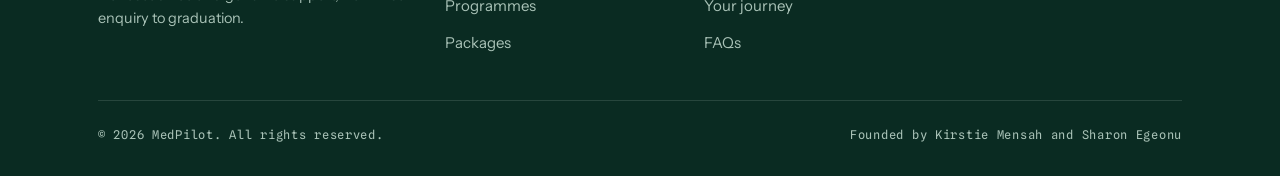
==== commit af1afbf3: "Switch contact email to medpilot.org.uk and add SEO essentials Canonical URLs, Open Graph and Twitte" ====
--- a/index.html
+++ b/index.html
@@ -5,6 +5,76 @@
 <meta name="viewport" content="width=device-width, initial-scale=1.0">
 <title>MedPilot | Your Gateway to Studying Medicine in Europe</title>
 <meta name="description" content="MedPilot helps international students gain admission into accredited medical, dental, pharmacy and veterinary schools in Bulgaria, with support that continues long after you arrive.">
+<link rel="canonical" href="https://medpilot.org.uk/">
+<meta name="robots" content="index, follow, max-image-preview:large">
+<meta name="theme-color" content="#0F3D30">
+<link rel="icon" href="favicon.svg" type="image/svg+xml">
+<link rel="icon" href="favicon-32.png" sizes="32x32" type="image/png">
+<link rel="apple-touch-icon" href="apple-touch-icon.png">
+<link rel="manifest" href="site.webmanifest">
+<meta property="og:type" content="website">
+<meta property="og:site_name" content="MedPilot">
+<meta property="og:locale" content="en_GB">
+<meta property="og:url" content="https://medpilot.org.uk/">
+<meta property="og:title" content="MedPilot | Your Gateway to Studying Medicine in Europe">
+<meta property="og:description" content="MedPilot helps international students gain admission into accredited medical, dental, pharmacy and veterinary schools in Bulgaria, with support that continues long after you arrive.">
+<meta property="og:image" content="https://medpilot.org.uk/images/og-image.jpg">
+<meta property="og:image:width" content="1200">
+<meta property="og:image:height" content="630">
+<meta property="og:image:alt" content="MedPilot: your gateway to studying medicine in Europe">
+<meta name="twitter:card" content="summary_large_image">
+<meta name="twitter:title" content="MedPilot | Your Gateway to Studying Medicine in Europe">
+<meta name="twitter:description" content="MedPilot helps international students gain admission into accredited medical, dental, pharmacy and veterinary schools in Bulgaria, with support that continues long after you arrive.">
+<meta name="twitter:image" content="https://medpilot.org.uk/images/og-image.jpg">
+<meta name="twitter:image:alt" content="MedPilot: your gateway to studying medicine in Europe">
+<script type="application/ld+json">
+{
+  "@context": "https://schema.org",
+  "@graph": [
+    {
+      "@type": "EducationalOrganization",
+      "@id": "https://medpilot.org.uk/#organization",
+      "name": "MedPilot",
+      "url": "https://medpilot.org.uk/",
+      "logo": "https://medpilot.org.uk/apple-touch-icon.png",
+      "image": "https://medpilot.org.uk/images/og-image.jpg",
+      "email": "hello@medpilot.org.uk",
+      "description": "MedPilot helps international students gain admission into accredited medical, dental, pharmacy and veterinary schools in Bulgaria.",
+      "founder": [
+        {
+          "@type": "Person",
+          "name": "Kirstie Mensah"
+        },
+        {
+          "@type": "Person",
+          "name": "Sharon Egeonu"
+        }
+      ],
+      "areaServed": [
+        "United Kingdom",
+        "Ireland",
+        "Canada"
+      ],
+      "contactPoint": {
+        "@type": "ContactPoint",
+        "contactType": "customer service",
+        "email": "hello@medpilot.org.uk",
+        "availableLanguage": "English"
+      }
+    },
+    {
+      "@type": "WebSite",
+      "@id": "https://medpilot.org.uk/#website",
+      "url": "https://medpilot.org.uk/",
+      "name": "MedPilot",
+      "publisher": {
+        "@id": "https://medpilot.org.uk/#organization"
+      },
+      "inLanguage": "en-GB"
+    }
+  ]
+}
+</script>
 <link rel="preconnect" href="https://fonts.googleapis.com">
 <link rel="preconnect" href="https://fonts.gstatic.com" crossorigin>
 <link href="https://fonts.googleapis.com/css2?family=Bricolage+Grotesque:opsz,wght@12..96,300..800&family=Instrument+Sans:ital,wght@0,400;0,500;0,600;1,400&family=Spline+Sans+Mono:wght@400;500&display=swap" rel="stylesheet">
@@ -31,7 +101,7 @@
       <li><a href="programmes.html">Programmes</a></li>
       <li><a href="packages.html">Packages</a></li>
       <li><a href="contact.html">Contact</a></li>
-      <li><a class="btn btn-primary nav-cta" href="contact.html">Book a free consultation</a></li>
+      <li><a class="btn btn-primary nav-cta" href="contact.html#book">Book a free consultation</a></li>
     </ul>
   </nav>
 </header>
@@ -44,7 +114,7 @@
         <h1>Your gateway to studying <em>medicine in Europe</em></h1>
         <p class="lede">MedPilot guides international students into accredited medical schools in Bulgaria, from your first consultation to your first day on campus, and every year after that.</p>
         <div class="hero-actions">
-          <a class="btn btn-primary" href="contact.html">Start with a free consultation <svg class="plane" width="16" height="16" viewBox="0 0 16 16" fill="none" aria-hidden="true"><path d="M1 8h13M9 3l5 5-5 5" stroke="currentColor" stroke-width="1.8" stroke-linecap="round" stroke-linejoin="round"/></svg></a>
+          <a class="btn btn-primary" href="contact.html#book">Start with a free consultation <svg class="plane" width="16" height="16" viewBox="0 0 16 16" fill="none" aria-hidden="true"><path d="M1 8h13M9 3l5 5-5 5" stroke="currentColor" stroke-width="1.8" stroke-linecap="round" stroke-linejoin="round"/></svg></a>
           <a class="btn btn-ghost" href="packages.html#journey">See how it works</a>
         </div>
         <p class="hero-note"><strong>No hidden fees.</strong> Transparent pricing and honest admission advice, always.</p>
@@ -106,7 +176,7 @@
         </ul>
       </div>
       <div class="diff-photo reveal">
-        <img src="images/flasks.jpg" alt="Silhouetted hands working with laboratory flasks filled with blue and green liquids" width="1280" height="1024">
+        <img loading="lazy" decoding="async" src="images/flasks.jpg" alt="Silhouetted hands working with laboratory flasks filled with blue and green liquids" width="1280" height="1024">
       </div>
     </div>
   </section>
@@ -180,7 +250,7 @@
       <div class="cta-band reveal">
         <h2>Your medical career starts with one conversation</h2>
         <p>Book a free consultation and get an honest assessment of your options, your eligibility and the universities that fit you best. No pressure, no obligation, no hidden fees.</p>
-        <a class="btn btn-primary" href="contact.html">Book your free consultation <svg class="plane" width="16" height="16" viewBox="0 0 16 16" fill="none" aria-hidden="true"><path d="M1 8h13M9 3l5 5-5 5" stroke="currentColor" stroke-width="1.8" stroke-linecap="round" stroke-linejoin="round"/></svg></a>
+        <a class="btn btn-primary" href="contact.html#book">Book your free consultation <svg class="plane" width="16" height="16" viewBox="0 0 16 16" fill="none" aria-hidden="true"><path d="M1 8h13M9 3l5 5-5 5" stroke="currentColor" stroke-width="1.8" stroke-linecap="round" stroke-linejoin="round"/></svg></a>
       </div>
     </div>
   </section>
@@ -212,7 +282,7 @@
       <div>
         <h4>Get started</h4>
         <ul>
-          <li><a href="contact.html">Book a consultation</a></li>
+          <li><a href="contact.html#book">Book a consultation</a></li>
           <li><a href="packages.html#journey">Your journey</a></li>
           <li><a href="contact.html#faq">FAQs</a></li>
         </ul>
@@ -220,7 +290,7 @@
       <div>
         <h4>Contact</h4>
         <ul>
-          <li><a href="mailto:hello@medpilot.eu">hello@medpilot.eu</a></li>
+          <li><a href="mailto:hello@medpilot.org.uk">hello@medpilot.org.uk</a></li>
         </ul>
       </div>
     </div>
--- a/styles.css
+++ b/styles.css
@@ -259,6 +259,8 @@
 
 /* ---------- FORM ---------- */
 .contact-grid{display:grid;grid-template-columns:1fr 1.1fr;gap:clamp(32px,6vw,72px);align-items:start}
+.booking-card{margin-top:28px;background:var(--paper);border:1px solid var(--line);border-radius:20px;overflow:hidden;box-shadow:0 20px 50px rgba(15,61,48,.08)}
+.booking-card .calendly-inline-widget{min-width:0!important}
 .form-card{background:var(--paper);border:1px solid var(--line);border-radius:20px;padding:clamp(26px,4vw,40px);box-shadow:0 20px 50px rgba(15,61,48,.08)}
 .field{margin-bottom:20px}
 .field label{display:block;font-weight:600;font-size:14.5px;margin-bottom:8px}
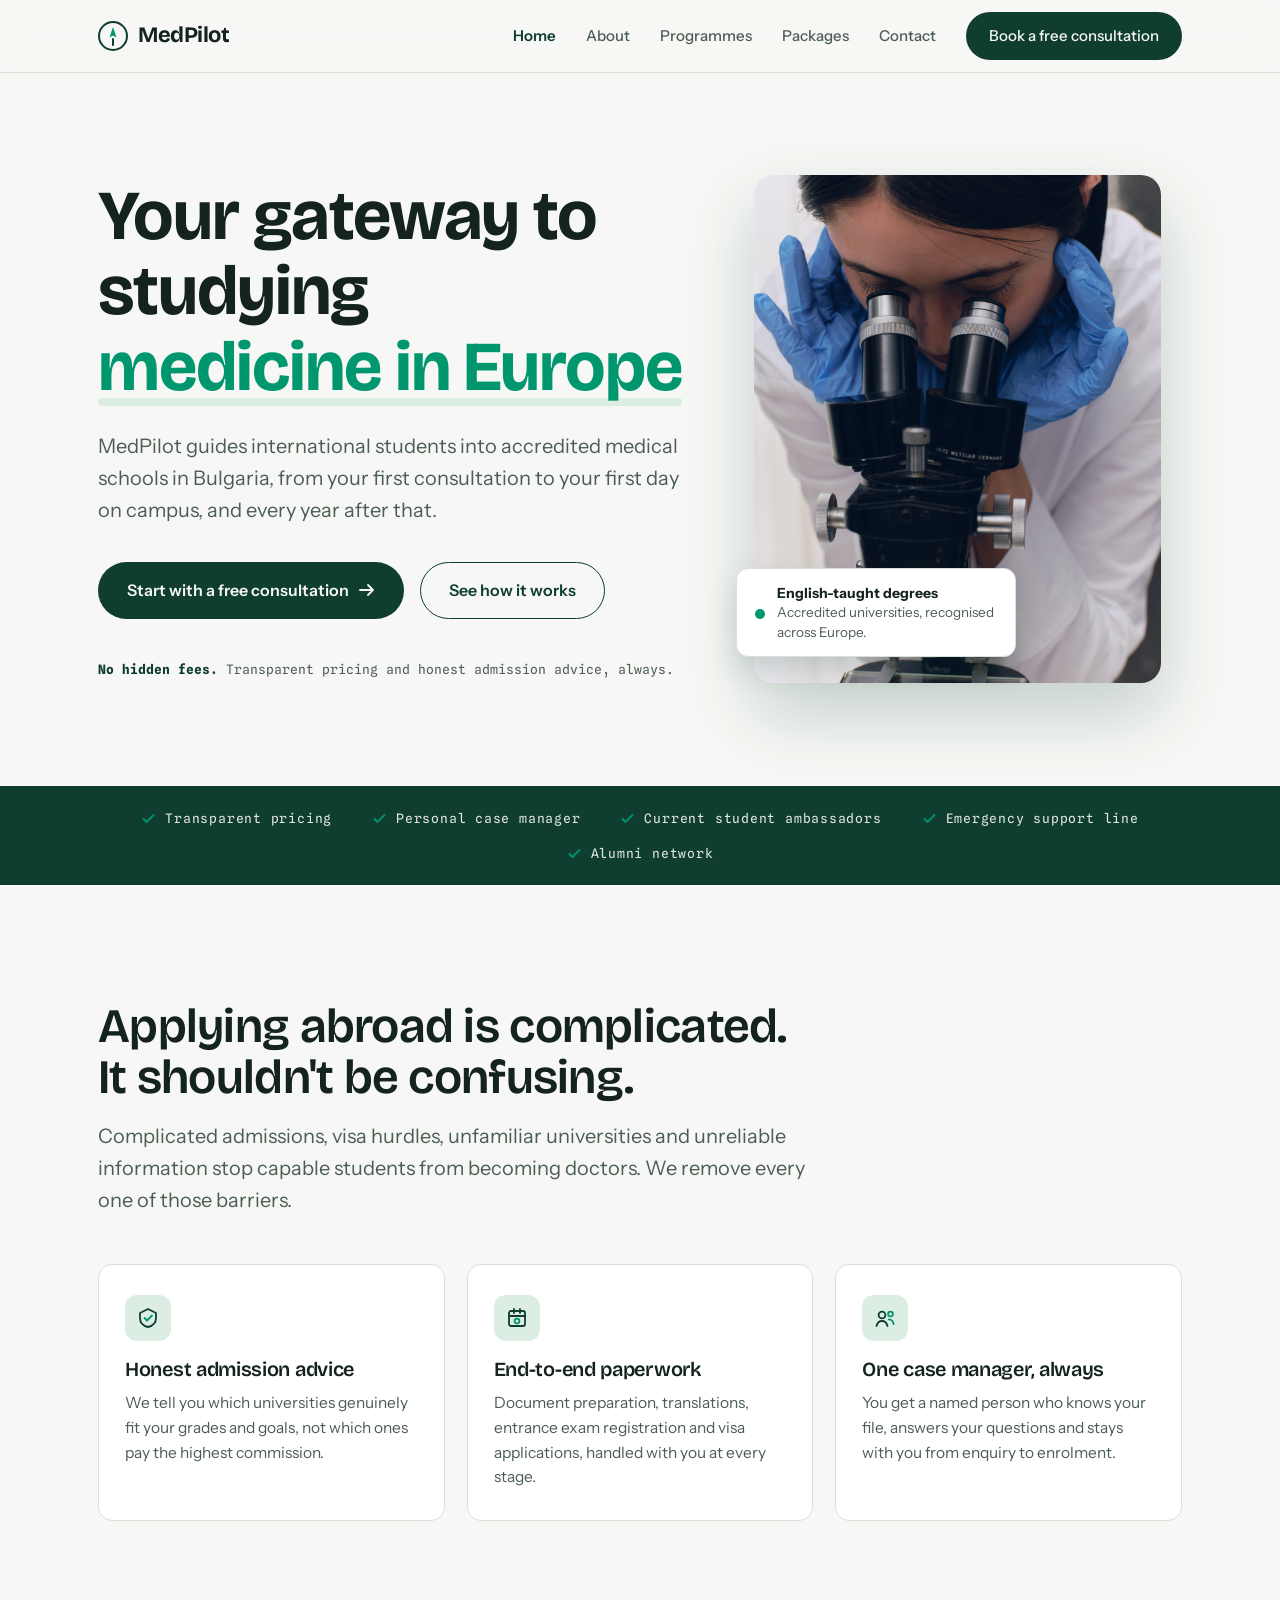
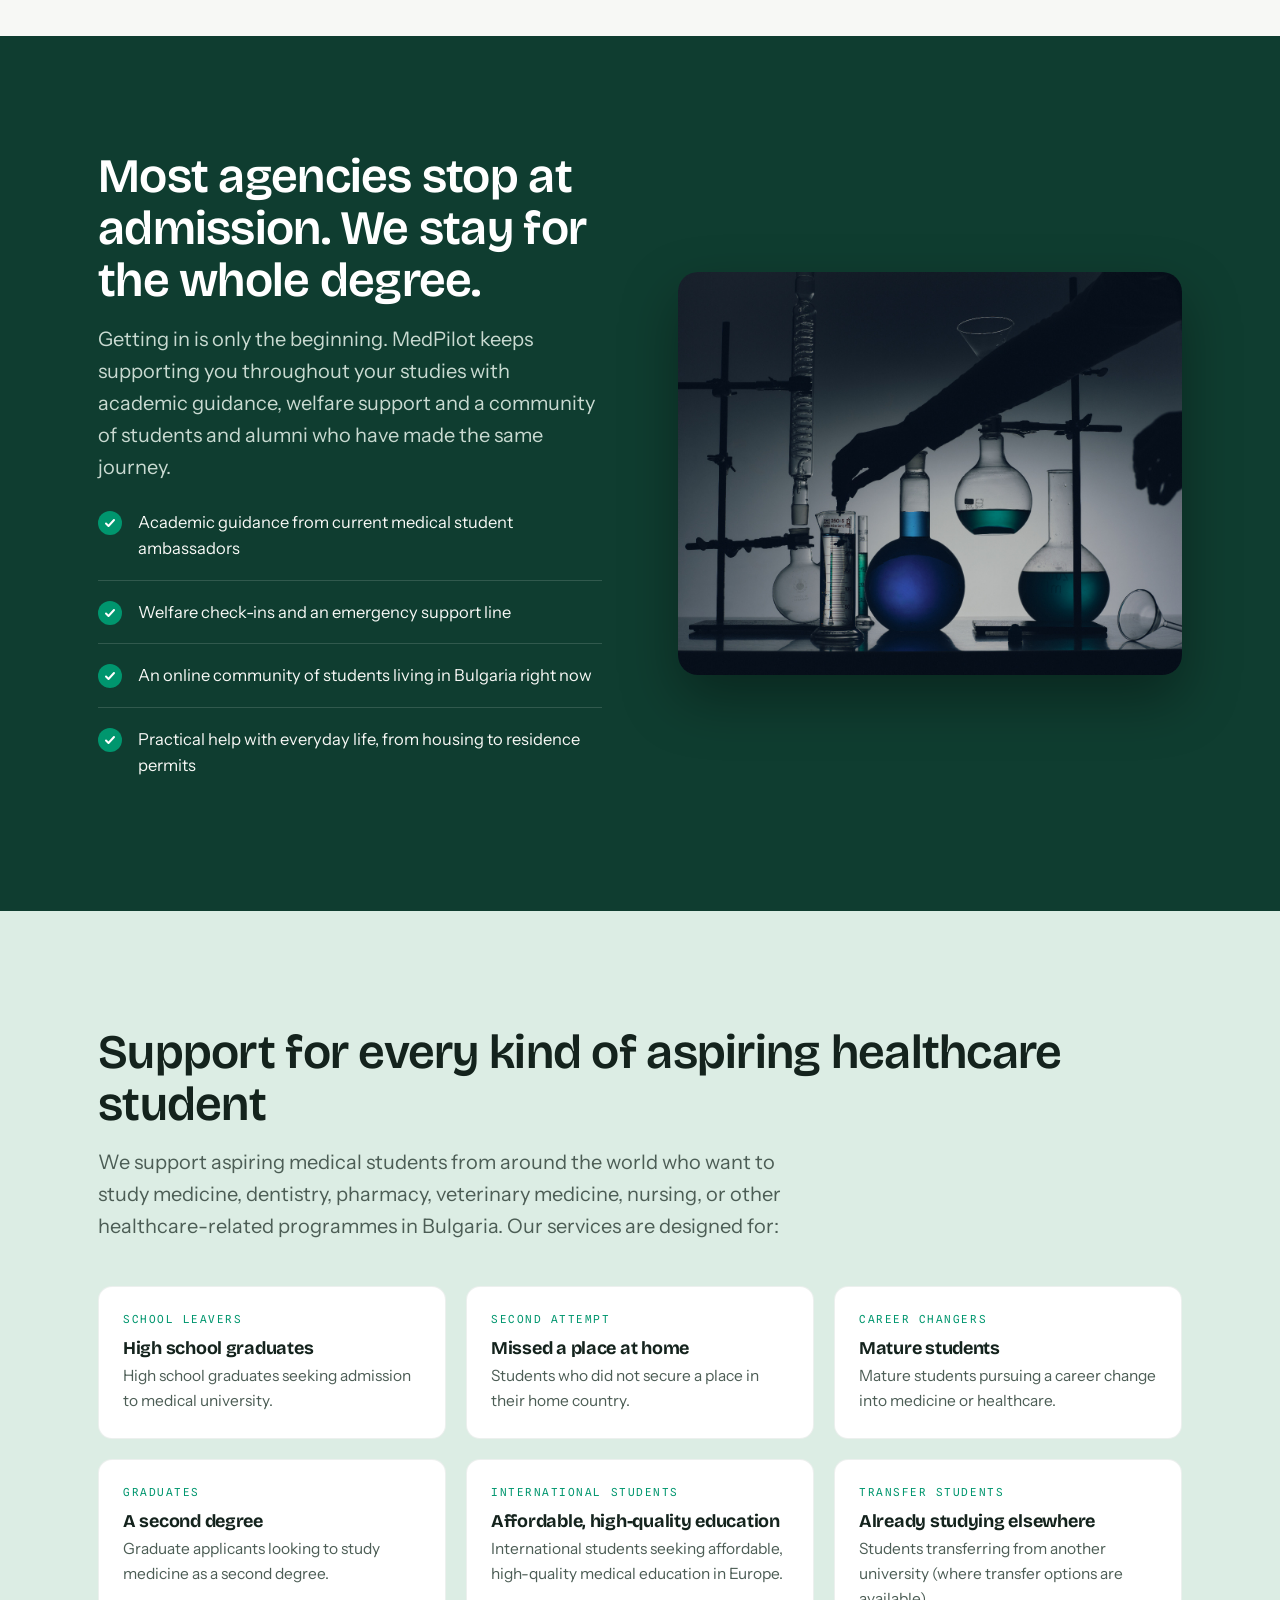
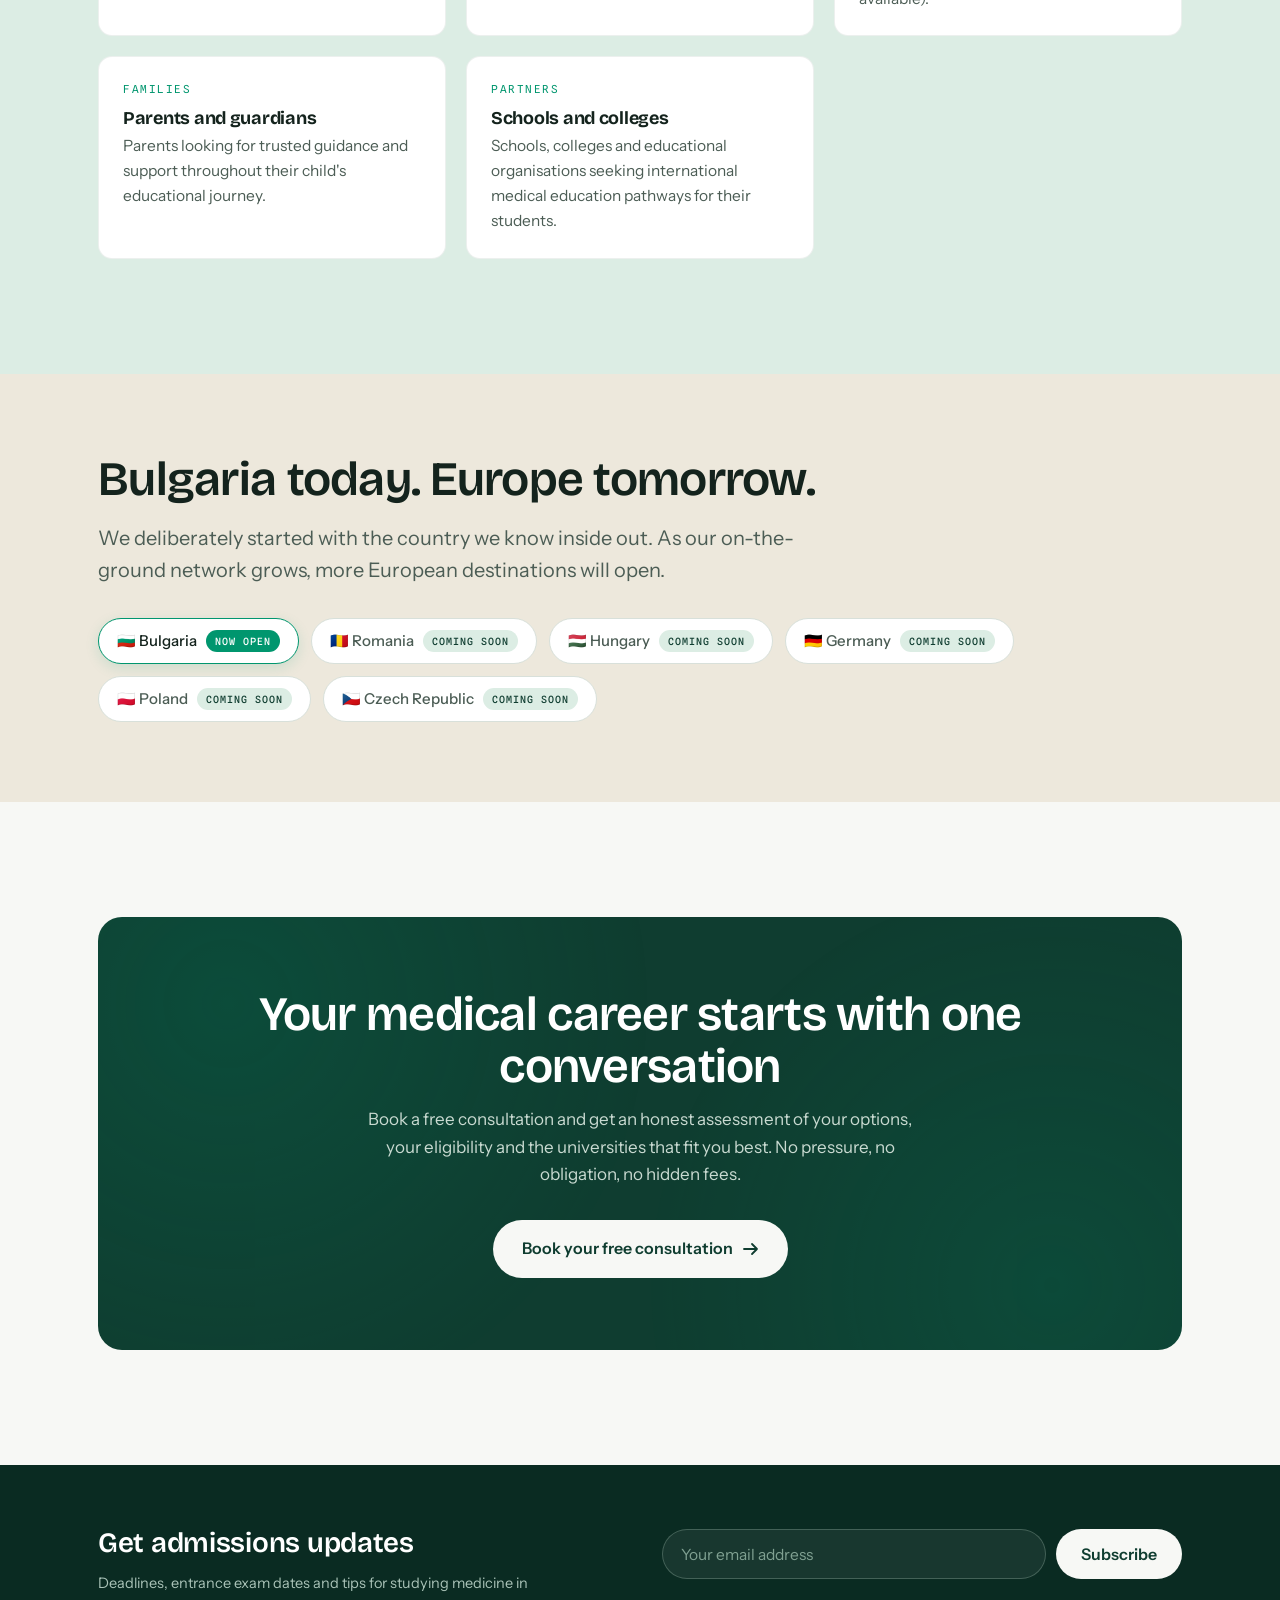
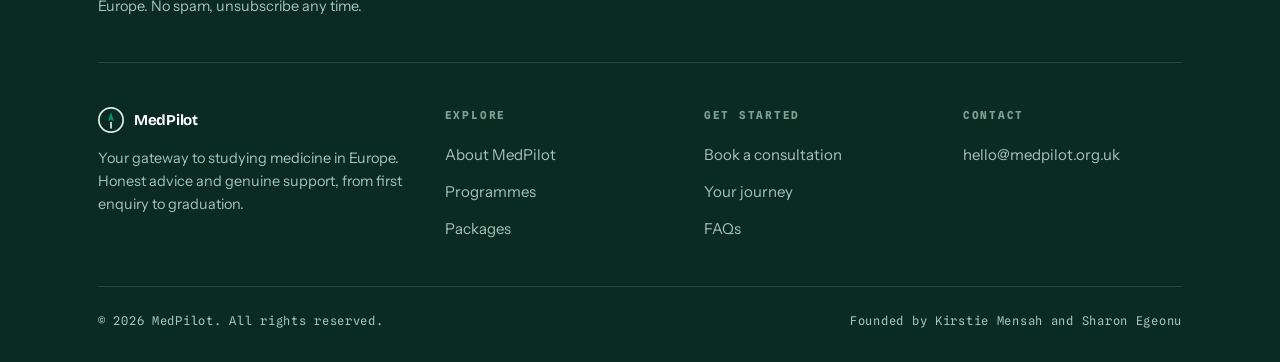
==== commit 136a215d: "Add newsletter signup backed by a Netlify function and Brevo The footer form on every page posts to " ====
--- a/index.html
+++ b/index.html
@@ -259,6 +259,21 @@
 
 <footer>
   <div class="wrap">
+    <div class="news">
+      <div>
+        <h4>Get admissions updates</h4>
+        <p>Deadlines, entrance exam dates and tips for studying medicine in Europe. No spam, unsubscribe any time.</p>
+      </div>
+      <form class="news-form" id="newsForm" novalidate>
+        <div class="news-row">
+          <label for="news-email" class="news-hp">Email address</label>
+          <input id="news-email" type="email" name="email" autocomplete="email" placeholder="Your email address" required>
+          <label class="news-hp" aria-hidden="true">Leave blank <input type="text" name="website" tabindex="-1" autocomplete="off"></label>
+          <button class="btn" type="submit">Subscribe</button>
+        </div>
+        <p class="news-msg" role="status" aria-live="polite"></p>
+      </form>
+    </div>
     <div class="foot-grid">
       <div class="foot-brand">
         <a class="logo" href="index.html">
@@ -312,5 +327,6 @@
 },{threshold:.12});
 document.querySelectorAll('.reveal').forEach(el=>io.observe(el));
 </script>
+<script src="subscribe.js" defer></script>
 </body>
 </html>
--- a/styles.css
+++ b/styles.css
@@ -358,3 +358,19 @@
   content:'Coming soon';font-family:var(--mono);font-size:10px;letter-spacing:.1em;text-transform:uppercase;
   background:var(--mint);color:var(--pine);padding:3px 9px;border-radius:999px;
 }
+
+/* ---------- NEWSLETTER ---------- */
+.news{display:flex;justify-content:space-between;align-items:center;gap:32px;flex-wrap:wrap;padding-bottom:44px;margin-bottom:44px;border-bottom:1px solid rgba(169,194,183,.18)}
+.news h4{font-family:var(--display);font-size:clamp(22px,2.4vw,28px);font-weight:600;color:#fff;letter-spacing:-.01em;margin-bottom:6px}
+.news p{font-size:14.5px;max-width:44ch}
+.news-form{flex:1 1 300px;min-width:0;max-width:520px}
+.news-row{display:flex;gap:10px;flex-wrap:wrap}
+.news-row input{flex:1 1 220px;min-width:0;padding:14px 18px;border-radius:999px;border:1.5px solid rgba(169,194,183,.3);background:rgba(255,255,255,.06);color:#fff;font-family:var(--body);font-size:15.5px}
+.news-row input::placeholder{color:#7FA091}
+.news-row input:focus{outline:none;border-color:var(--bg-green)}
+.news-row .btn{background:var(--porcelain);color:var(--pine);padding:14px 24px}
+.news-row .btn:hover{background:#fff}
+.news-row .btn[disabled]{opacity:.6;cursor:wait}
+.news-hp{position:absolute;left:-9999px;width:1px;height:1px;overflow:hidden}
+.news-msg{font-size:13.5px;margin-top:10px;min-height:1.4em}
+.news-msg.ok{color:#6FD3AE}.news-msg.err{color:#F4A99B}
